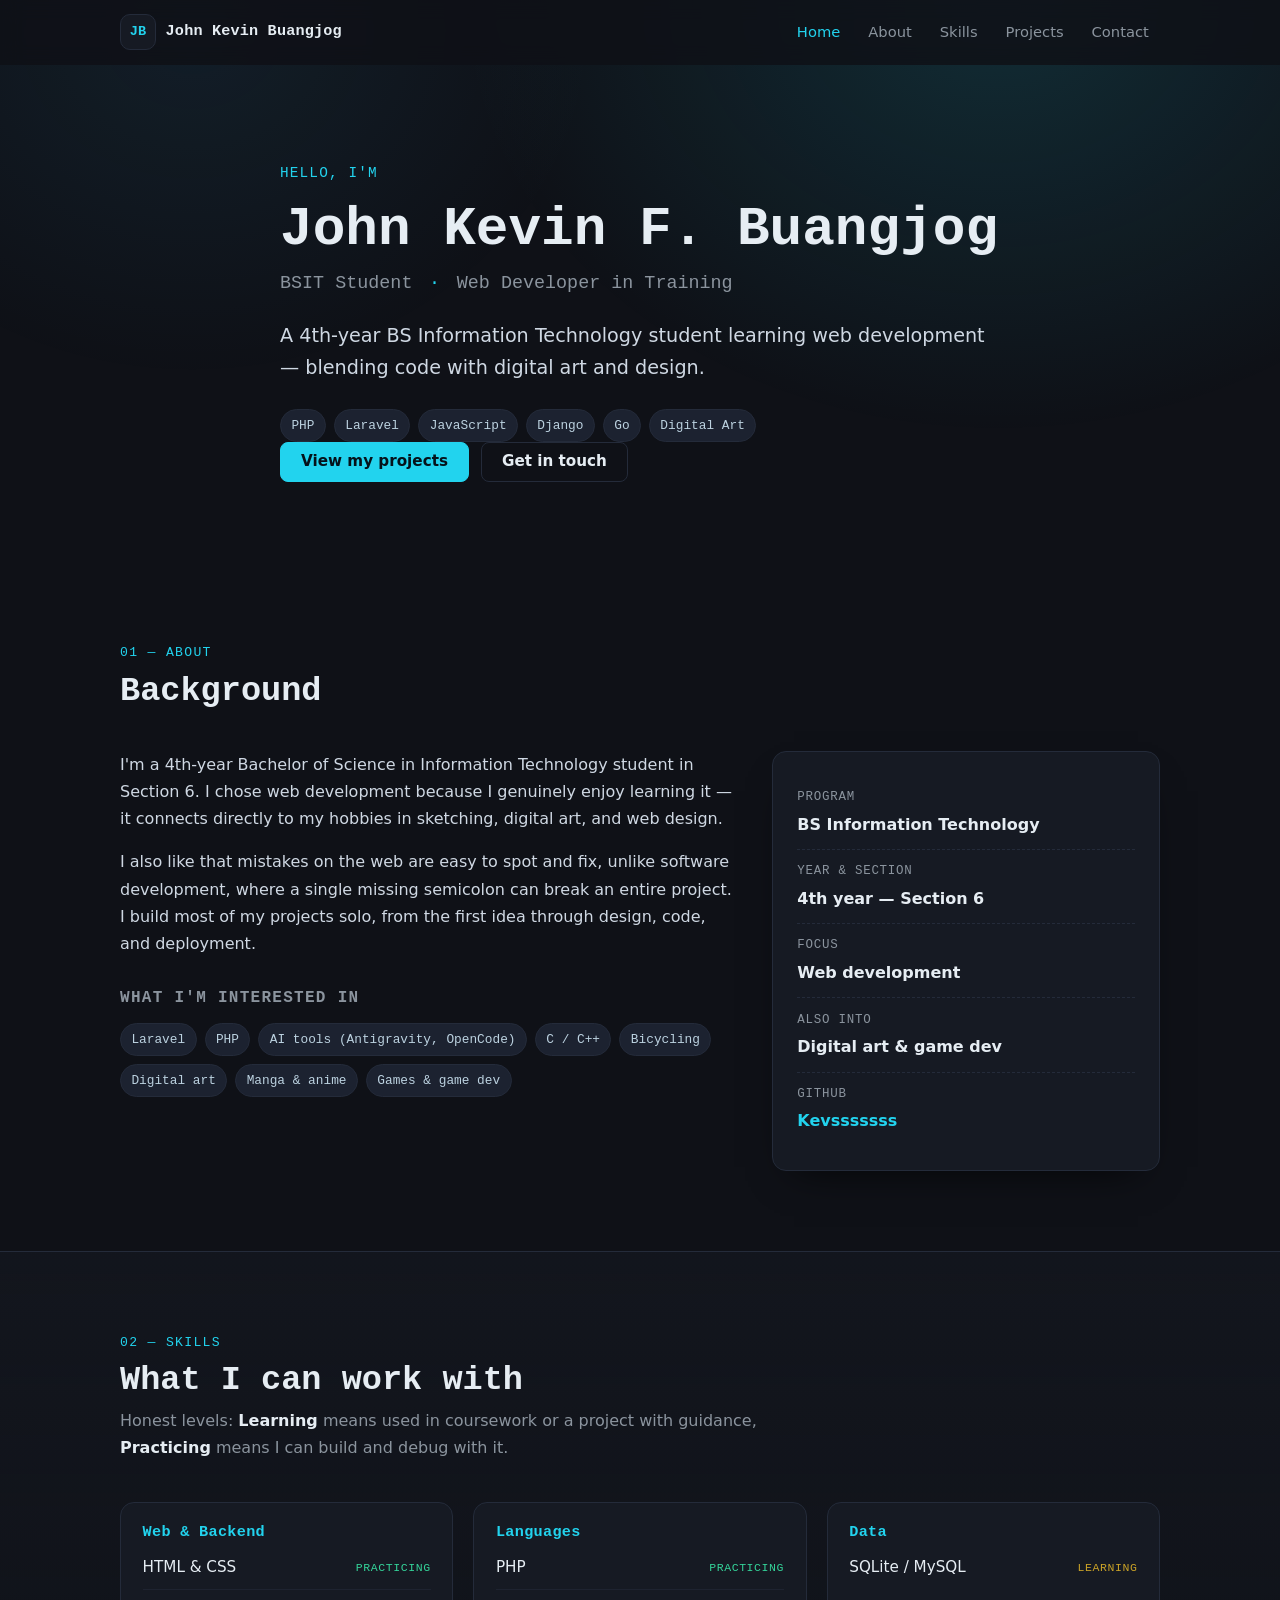
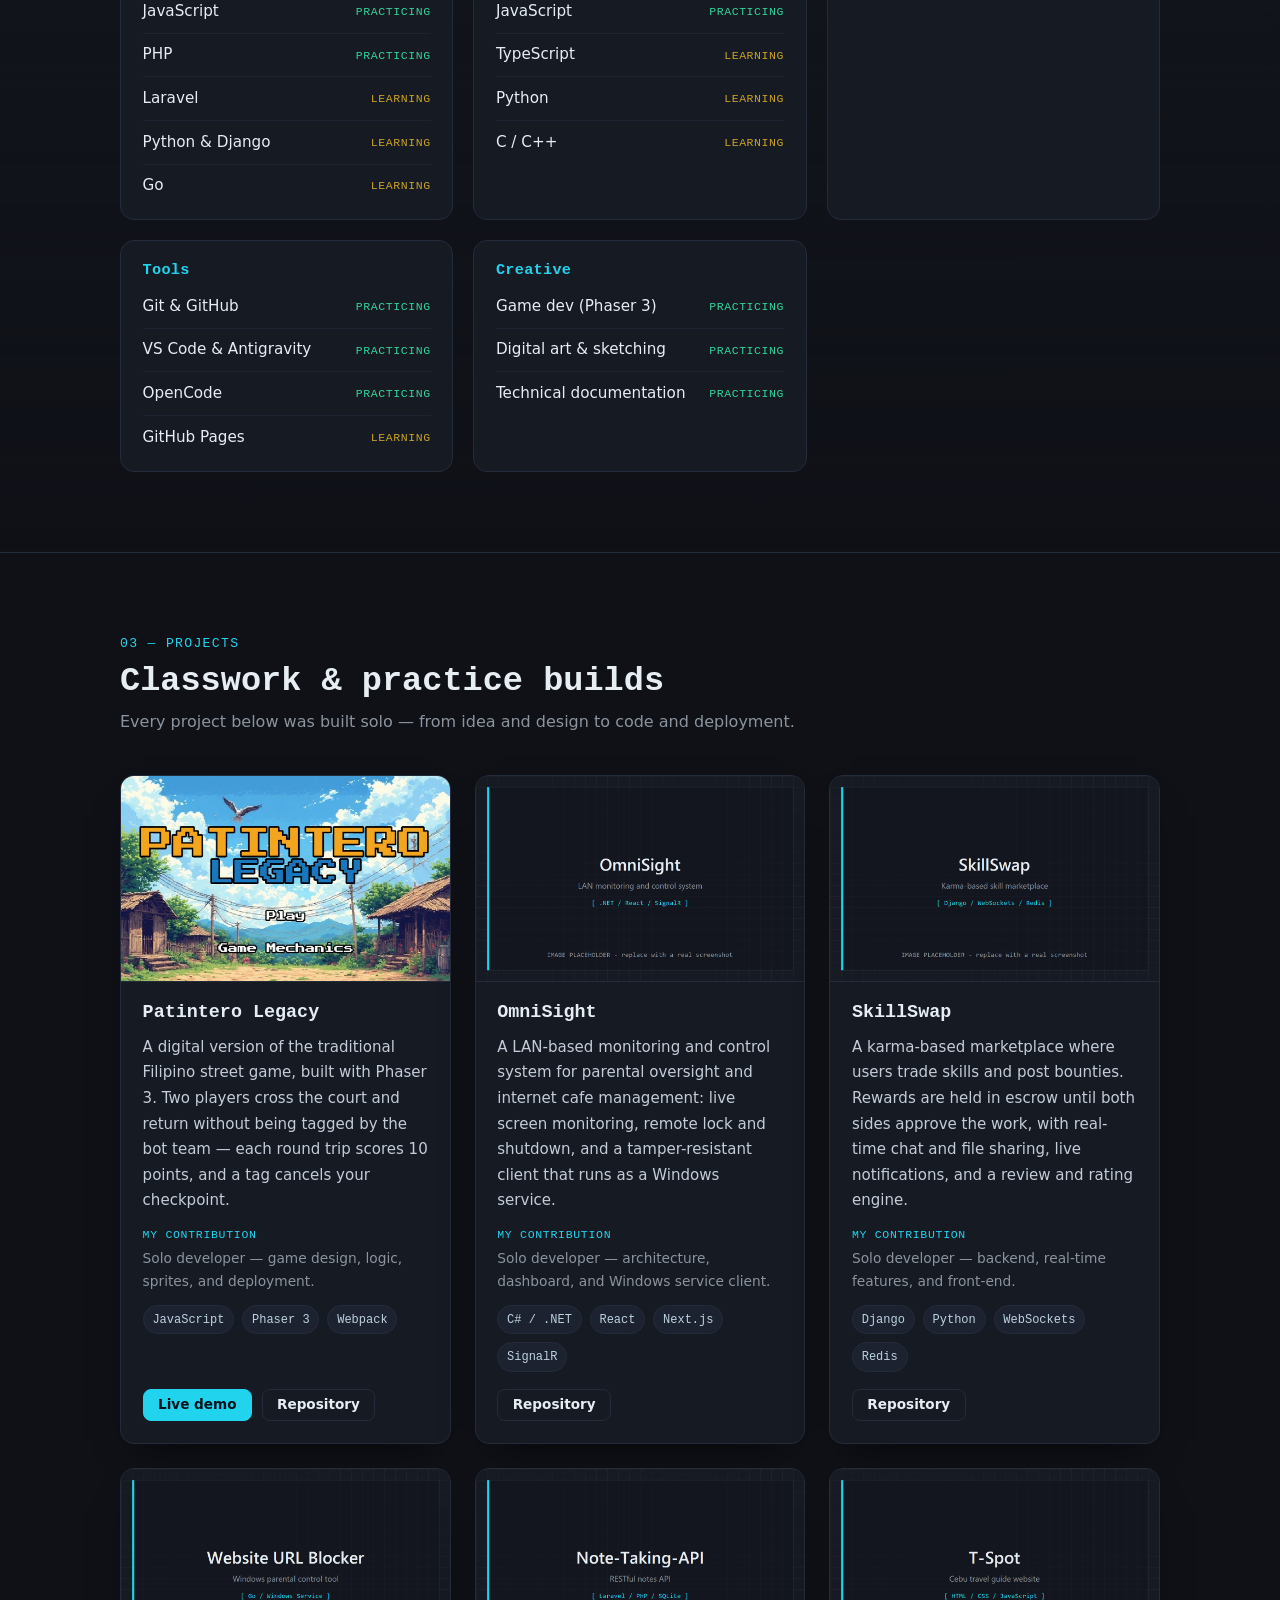
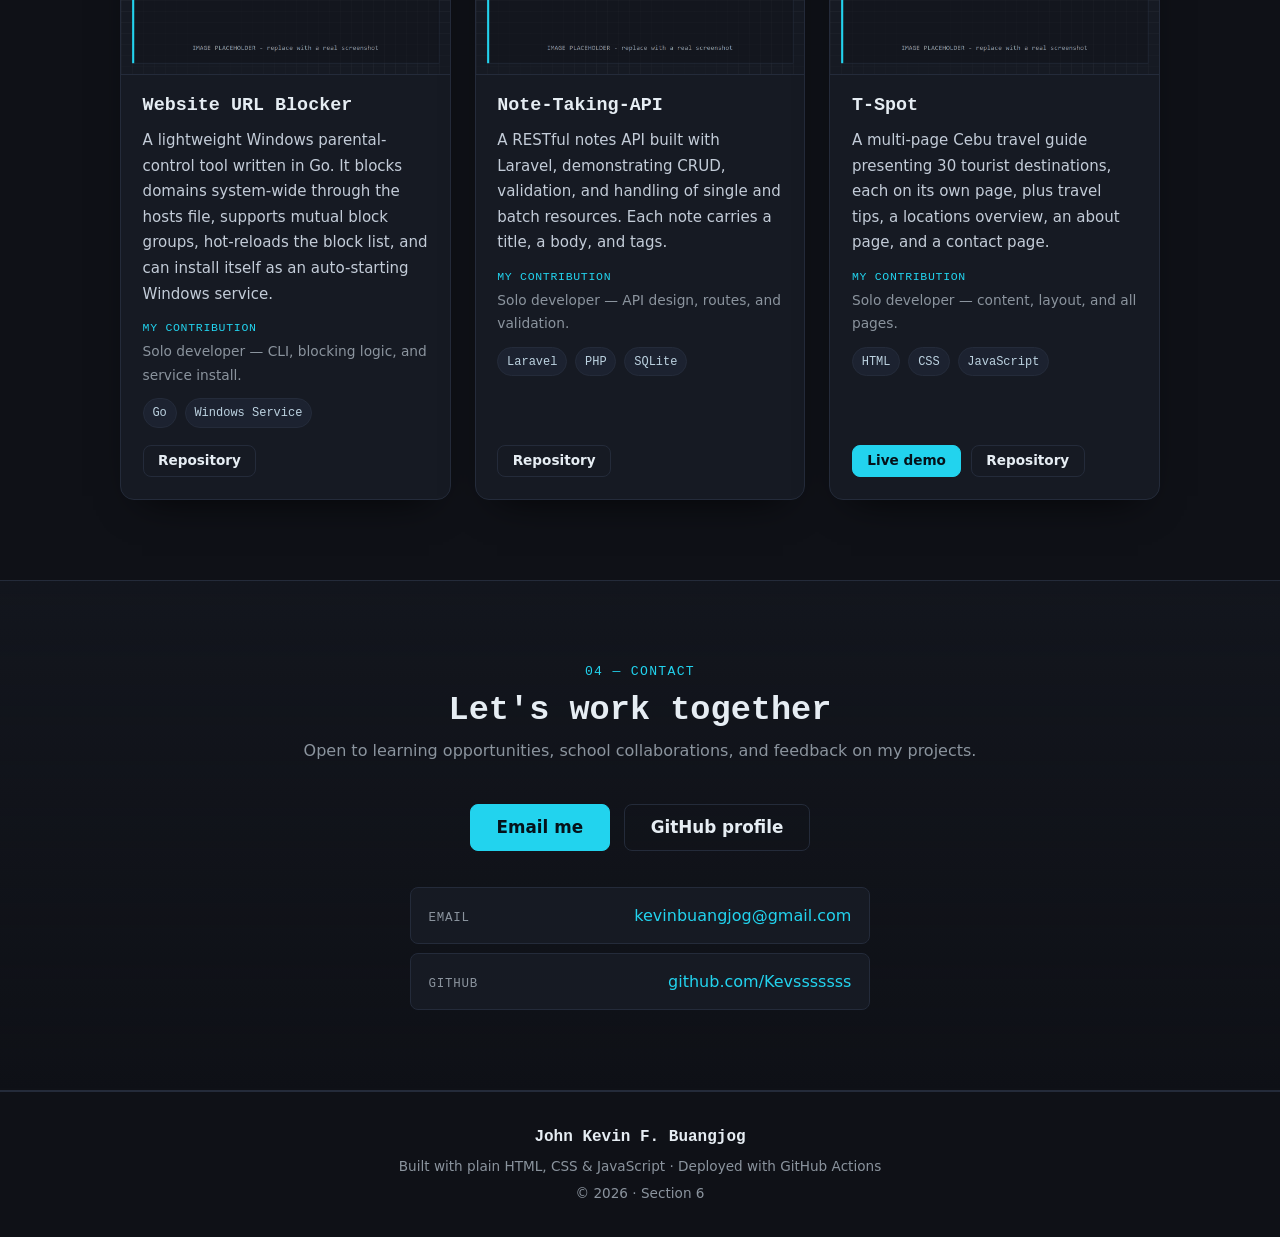
==== index.html @ b60a59be "Phase 3-4: build portfolio site and pass local checks" ====
<!DOCTYPE html>
<html lang="en">
<head>
<meta charset="utf-8">
<meta name="viewport" content="width=device-width, initial-scale=1">
<title>John Kevin F. Buangjog — BSIT Student &amp; Web Developer in Training</title>
<meta name="description" content="Portfolio of John Kevin F. Buangjog, a 4th-year BS Information Technology student learning web development through projects in PHP, Laravel, Django, Go, and JavaScript.">
<meta name="author" content="John Kevin F. Buangjog">
<meta name="theme-color" content="#0f1117">
<link rel="canonical" href="https://kevsssssss.github.io/portfolio/">
<link rel="icon" href="images/favicon.svg" type="image/svg+xml">

<meta property="og:type" content="website">
<meta property="og:title" content="John Kevin F. Buangjog — Portfolio">
<meta property="og:description" content="A 4th-year BS Information Technology student learning web development — blending code with digital art and design.">
<meta property="og:url" content="https://kevsssssss.github.io/portfolio/">
<meta property="og:image" content="https://kevsssssss.github.io/portfolio/assets/og-image.png">
<meta name="twitter:card" content="summary_large_image">
<meta name="twitter:title" content="John Kevin F. Buangjog — Portfolio">
<meta name="twitter:description" content="A 4th-year BS Information Technology student learning web development.">
<meta name="twitter:image" content="https://kevsssssss.github.io/portfolio/assets/og-image.png">

<link rel="stylesheet" href="style.css">
</head>
<body>
<a class="skip-link" href="#main">Skip to content</a>

<header class="site-header" id="site-header">
  <div class="wrap site-header__inner">
    <a class="brand" href="#home" aria-label="Go to top">
      <span class="brand__mark" aria-hidden="true">JB</span>
      <span class="brand__text">John Kevin&nbsp;Buangjog</span>
    </a>

    <button class="nav-toggle" id="nav-toggle" type="button"
            aria-label="Open navigation menu" aria-controls="primary-nav" aria-expanded="false">
      <span class="nav-toggle__bar" aria-hidden="true"></span>
      <span class="nav-toggle__bar" aria-hidden="true"></span>
      <span class="nav-toggle__bar" aria-hidden="true"></span>
    </button>

    <nav class="site-nav" id="primary-nav" aria-label="Primary">
      <ul class="site-nav__list">
        <li><a class="site-nav__link" href="#home">Home</a></li>
        <li><a class="site-nav__link" href="#about">About</a></li>
        <li><a class="site-nav__link" href="#skills">Skills</a></li>
        <li><a class="site-nav__link" href="#projects">Projects</a></li>
        <li><a class="site-nav__link" href="#contact">Contact</a></li>
      </ul>
    </nav>
  </div>
</header>

<main id="main">

  <!-- ===================== HOME ===================== -->
  <section class="hero section" id="home" aria-labelledby="hero-title">
    <div class="wrap hero__inner">
      <p class="eyebrow">Hello, I'm</p>
      <h1 class="hero__title" id="hero-title">John Kevin F.&nbsp;Buangjog</h1>
      <p class="hero__role">BSIT Student <span class="dot" aria-hidden="true">·</span> Web Developer in Training</p>
      <p class="hero__intro">
        A 4th-year BS Information Technology student learning web development — blending code with
        digital art and design.
      </p>

      <ul class="tag-list hero__tags" aria-label="Areas of interest">
        <li class="tag">PHP</li>
        <li class="tag">Laravel</li>
        <li class="tag">JavaScript</li>
        <li class="tag">Django</li>
        <li class="tag">Go</li>
        <li class="tag">Digital Art</li>
      </ul>

      <div class="hero__actions">
        <a class="btn btn--primary" href="#projects">View my projects</a>
        <a class="btn btn--ghost" href="#contact">Get in touch</a>
      </div>
    </div>
  </section>

  <!-- ===================== ABOUT ===================== -->
  <section class="section" id="about" aria-labelledby="about-title">
    <div class="wrap">
      <header class="section-head">
        <p class="section-head__label">01 — About</p>
        <h2 class="section-head__title" id="about-title">Background</h2>
      </header>

      <div class="about-grid">
        <div class="about-copy">
          <p>
            I'm a 4th-year Bachelor of Science in Information Technology student in Section 6. I chose
            web development because I genuinely enjoy learning it — it connects directly to my hobbies
            in sketching, digital art, and web design.
          </p>
          <p>
            I also like that mistakes on the web are easy to spot and fix, unlike software development,
            where a single missing semicolon can break an entire project. I build most of my projects
            solo, from the first idea through design, code, and deployment.
          </p>

          <h3 class="about-subhead">What I'm interested in</h3>
          <ul class="tag-list" aria-label="Interests">
            <li class="tag">Laravel</li>
            <li class="tag">PHP</li>
            <li class="tag">AI tools (Antigravity, OpenCode)</li>
            <li class="tag">C / C++</li>
            <li class="tag">Bicycling</li>
            <li class="tag">Digital art</li>
            <li class="tag">Manga &amp; anime</li>
            <li class="tag">Games &amp; game dev</li>
          </ul>
        </div>

        <aside class="facts" aria-label="Quick facts">
          <dl class="facts__list">
            <div class="facts__item">
              <dt class="facts__key">Program</dt>
              <dd class="facts__value">BS Information Technology</dd>
            </div>
            <div class="facts__item">
              <dt class="facts__key">Year &amp; section</dt>
              <dd class="facts__value">4th year — Section 6</dd>
            </div>
            <div class="facts__item">
              <dt class="facts__key">Focus</dt>
              <dd class="facts__value">Web development</dd>
            </div>
            <div class="facts__item">
              <dt class="facts__key">Also into</dt>
              <dd class="facts__value">Digital art &amp; game dev</dd>
            </div>
            <div class="facts__item">
              <dt class="facts__key">GitHub</dt>
              <dd class="facts__value"><a class="link" href="https://github.com/Kevsssssss" target="_blank" rel="noopener noreferrer">Kevsssssss</a></dd>
            </div>
          </dl>
        </aside>
      </div>
    </div>
  </section>

  <!-- ===================== SKILLS ===================== -->
  <section class="section section--alt" id="skills" aria-labelledby="skills-title">
    <div class="wrap">
      <header class="section-head">
        <p class="section-head__label">02 — Skills</p>
        <h2 class="section-head__title" id="skills-title">What I can work with</h2>
        <p class="section-head__note">
          Honest levels: <strong>Learning</strong> means used in coursework or a project with guidance,
          <strong>Practicing</strong> means I can build and debug with it.
        </p>
      </header>

      <div class="skills-grid">
        <article class="skill-group">
          <h3 class="skill-group__title">Web &amp; Backend</h3>
          <ul class="skill-list">
            <li class="skill" data-level="2"><span class="skill__name">HTML &amp; CSS</span><span class="skill__level">Practicing</span></li>
            <li class="skill" data-level="2"><span class="skill__name">JavaScript</span><span class="skill__level">Practicing</span></li>
            <li class="skill" data-level="2"><span class="skill__name">PHP</span><span class="skill__level">Practicing</span></li>
            <li class="skill" data-level="1"><span class="skill__name">Laravel</span><span class="skill__level">Learning</span></li>
            <li class="skill" data-level="1"><span class="skill__name">Python &amp; Django</span><span class="skill__level">Learning</span></li>
            <li class="skill" data-level="1"><span class="skill__name">Go</span><span class="skill__level">Learning</span></li>
          </ul>
        </article>

        <article class="skill-group">
          <h3 class="skill-group__title">Languages</h3>
          <ul class="skill-list">
            <li class="skill" data-level="2"><span class="skill__name">PHP</span><span class="skill__level">Practicing</span></li>
            <li class="skill" data-level="2"><span class="skill__name">JavaScript</span><span class="skill__level">Practicing</span></li>
            <li class="skill" data-level="1"><span class="skill__name">TypeScript</span><span class="skill__level">Learning</span></li>
            <li class="skill" data-level="1"><span class="skill__name">Python</span><span class="skill__level">Learning</span></li>
            <li class="skill" data-level="1"><span class="skill__name">C / C++</span><span class="skill__level">Learning</span></li>
          </ul>
        </article>

        <article class="skill-group">
          <h3 class="skill-group__title">Data</h3>
          <ul class="skill-list">
            <li class="skill" data-level="1"><span class="skill__name">SQLite / MySQL</span><span class="skill__level">Learning</span></li>
          </ul>
        </article>

        <article class="skill-group">
          <h3 class="skill-group__title">Tools</h3>
          <ul class="skill-list">
            <li class="skill" data-level="2"><span class="skill__name">Git &amp; GitHub</span><span class="skill__level">Practicing</span></li>
            <li class="skill" data-level="2"><span class="skill__name">VS Code &amp; Antigravity</span><span class="skill__level">Practicing</span></li>
            <li class="skill" data-level="2"><span class="skill__name">OpenCode</span><span class="skill__level">Practicing</span></li>
            <li class="skill" data-level="1"><span class="skill__name">GitHub Pages</span><span class="skill__level">Learning</span></li>
          </ul>
        </article>

        <article class="skill-group">
          <h3 class="skill-group__title">Creative</h3>
          <ul class="skill-list">
            <li class="skill" data-level="2"><span class="skill__name">Game dev (Phaser 3)</span><span class="skill__level">Practicing</span></li>
            <li class="skill" data-level="2"><span class="skill__name">Digital art &amp; sketching</span><span class="skill__level">Practicing</span></li>
            <li class="skill" data-level="2"><span class="skill__name">Technical documentation</span><span class="skill__level">Practicing</span></li>
          </ul>
        </article>
      </div>
    </div>
  </section>

  <!-- ===================== PROJECTS ===================== -->
  <section class="section" id="projects" aria-labelledby="projects-title">
    <div class="wrap">
      <header class="section-head">
        <p class="section-head__label">03 — Projects</p>
        <h2 class="section-head__title" id="projects-title">Classwork &amp; practice builds</h2>
        <p class="section-head__note">Every project below was built solo — from idea and design to code and deployment.</p>
      </header>

      <div class="projects-grid">

        <article class="card">
          <div class="card__media">
            <img src="images/projects/patintero.jpg" alt="Gameplay screenshot of Patintero Legacy showing the court and player sprites" loading="lazy" width="1200" height="903">
          </div>
          <div class="card__body">
            <h3 class="card__title">Patintero Legacy</h3>
            <p class="card__text">
              A digital version of the traditional Filipino street game, built with Phaser 3. Two players
              cross the court and return without being tagged by the bot team — each round trip scores 10
              points, and a tag cancels your checkpoint.
            </p>
            <p class="card__meta"><span class="card__meta-key">My contribution</span> Solo developer — game design, logic, sprites, and deployment.</p>
            <ul class="tag-list tag-list--sm" aria-label="Technologies used">
              <li class="tag">JavaScript</li><li class="tag">Phaser 3</li><li class="tag">Webpack</li>
            </ul>
            <div class="card__links">
              <a class="btn btn--sm btn--primary" href="https://kevsssssss.github.io/Patintero-Legacy/" target="_blank" rel="noopener noreferrer">Live demo</a>
              <a class="btn btn--sm btn--ghost" href="https://github.com/Kevsssssss/Patintero-Legacy" target="_blank" rel="noopener noreferrer">Repository</a>
            </div>
          </div>
        </article>

        <article class="card">
          <div class="card__media">
            <img src="images/projects/omnisight.png" alt="Placeholder image for the OmniSight project" loading="lazy" width="1200" height="750">
          </div>
          <div class="card__body">
            <h3 class="card__title">OmniSight</h3>
            <p class="card__text">
              A LAN-based monitoring and control system for parental oversight and internet cafe management:
              live screen monitoring, remote lock and shutdown, and a tamper-resistant client that runs as a
              Windows service.
            </p>
            <p class="card__meta"><span class="card__meta-key">My contribution</span> Solo developer — architecture, dashboard, and Windows service client.</p>
            <ul class="tag-list tag-list--sm" aria-label="Technologies used">
              <li class="tag">C# / .NET</li><li class="tag">React</li><li class="tag">Next.js</li><li class="tag">SignalR</li>
            </ul>
            <div class="card__links">
              <a class="btn btn--sm btn--ghost" href="https://github.com/Kevsssssss/OmniSight" target="_blank" rel="noopener noreferrer">Repository</a>
            </div>
          </div>
        </article>

        <article class="card">
          <div class="card__media">
            <img src="images/projects/skillswap.png" alt="Placeholder image for the SkillSwap project" loading="lazy" width="1200" height="750">
          </div>
          <div class="card__body">
            <h3 class="card__title">SkillSwap</h3>
            <p class="card__text">
              A karma-based marketplace where users trade skills and post bounties. Rewards are held in escrow
              until both sides approve the work, with real-time chat and file sharing, live notifications, and a
              review and rating engine.
            </p>
            <p class="card__meta"><span class="card__meta-key">My contribution</span> Solo developer — backend, real-time features, and front-end.</p>
            <ul class="tag-list tag-list--sm" aria-label="Technologies used">
              <li class="tag">Django</li><li class="tag">Python</li><li class="tag">WebSockets</li><li class="tag">Redis</li>
            </ul>
            <div class="card__links">
              <a class="btn btn--sm btn--ghost" href="https://github.com/Kevsssssss/skillswap_project" target="_blank" rel="noopener noreferrer">Repository</a>
            </div>
          </div>
        </article>

        <article class="card">
          <div class="card__media">
            <img src="images/projects/url-blocker.png" alt="Placeholder image for the Website URL Blocker project" loading="lazy" width="1200" height="750">
          </div>
          <div class="card__body">
            <h3 class="card__title">Website URL Blocker</h3>
            <p class="card__text">
              A lightweight Windows parental-control tool written in Go. It blocks domains system-wide through
              the hosts file, supports mutual block groups, hot-reloads the block list, and can install itself
              as an auto-starting Windows service.
            </p>
            <p class="card__meta"><span class="card__meta-key">My contribution</span> Solo developer — CLI, blocking logic, and service install.</p>
            <ul class="tag-list tag-list--sm" aria-label="Technologies used">
              <li class="tag">Go</li><li class="tag">Windows Service</li>
            </ul>
            <div class="card__links">
              <a class="btn btn--sm btn--ghost" href="https://github.com/Kevsssssss/website_url_blocker" target="_blank" rel="noopener noreferrer">Repository</a>
            </div>
          </div>
        </article>

        <article class="card">
          <div class="card__media">
            <img src="images/projects/note-taking-api.png" alt="Placeholder image for the Note-Taking-API project" loading="lazy" width="1200" height="750">
          </div>
          <div class="card__body">
            <h3 class="card__title">Note-Taking-API</h3>
            <p class="card__text">
              A RESTful notes API built with Laravel, demonstrating CRUD, validation, and handling of single
              and batch resources. Each note carries a title, a body, and tags.
            </p>
            <p class="card__meta"><span class="card__meta-key">My contribution</span> Solo developer — API design, routes, and validation.</p>
            <ul class="tag-list tag-list--sm" aria-label="Technologies used">
              <li class="tag">Laravel</li><li class="tag">PHP</li><li class="tag">SQLite</li>
            </ul>
            <div class="card__links">
              <a class="btn btn--sm btn--ghost" href="https://github.com/Kevsssssss/Note-Taking-API" target="_blank" rel="noopener noreferrer">Repository</a>
            </div>
          </div>
        </article>

        <article class="card">
          <div class="card__media">
            <img src="images/projects/t-spot.png" alt="Placeholder image for the T-Spot travel guide project" loading="lazy" width="1200" height="750">
          </div>
          <div class="card__body">
            <h3 class="card__title">T-Spot</h3>
            <p class="card__text">
              A multi-page Cebu travel guide presenting 30 tourist destinations, each on its own page, plus
              travel tips, a locations overview, an about page, and a contact page.
            </p>
            <p class="card__meta"><span class="card__meta-key">My contribution</span> Solo developer — content, layout, and all pages.</p>
            <ul class="tag-list tag-list--sm" aria-label="Technologies used">
              <li class="tag">HTML</li><li class="tag">CSS</li><li class="tag">JavaScript</li>
            </ul>
            <div class="card__links">
              <a class="btn btn--sm btn--primary" href="https://kevsssssss.github.io/T-Spot-Update-v1.5.3/" target="_blank" rel="noopener noreferrer">Live demo</a>
              <a class="btn btn--sm btn--ghost" href="https://github.com/Kevsssssss/T-Spot-Update-v1.5.3" target="_blank" rel="noopener noreferrer">Repository</a>
            </div>
          </div>
        </article>

      </div>
    </div>
  </section>

  <!-- ===================== CONTACT ===================== -->
  <section class="section section--alt" id="contact" aria-labelledby="contact-title">
    <div class="wrap contact">
      <header class="section-head section-head--center">
        <p class="section-head__label">04 — Contact</p>
        <h2 class="section-head__title" id="contact-title">Let's work together</h2>
        <p class="section-head__note">
          Open to learning opportunities, school collaborations, and feedback on my projects.
        </p>
      </header>

      <div class="contact__actions">
        <a class="btn btn--primary btn--lg" href="mailto:kevinbuangjog@gmail.com">Email me</a>
        <a class="btn btn--ghost btn--lg" href="https://github.com/Kevsssssss" target="_blank" rel="noopener noreferrer">GitHub profile</a>
      </div>

      <ul class="contact__list">
        <li>
          <span class="contact__key">Email</span>
          <a class="link" href="mailto:kevinbuangjog@gmail.com">kevinbuangjog@gmail.com</a>
        </li>
        <li>
          <span class="contact__key">GitHub</span>
          <a class="link" href="https://github.com/Kevsssssss" target="_blank" rel="noopener noreferrer">github.com/Kevsssssss</a>
        </li>
      </ul>
    </div>
  </section>

</main>

<footer class="site-footer">
  <div class="wrap site-footer__inner">
    <p class="site-footer__name">John Kevin F. Buangjog</p>
    <p class="site-footer__note">Built with plain HTML, CSS &amp; JavaScript · Deployed with GitHub Actions</p>
    <p class="site-footer__copy">&copy; <span id="year">2026</span> · Section 6</p>
  </div>
</footer>

<script src="script.js" defer></script>
</body>
</html>
---- style.css ----
/* =========================================================================
   Portfolio — John Kevin F. Buangjog
   Design direction A: "Midnight Developer"
   See AGENTS/STYLEGUIDE.md for the design system.
   ========================================================================= */

/* ---------- Tokens ---------- */
:root {
  --bg: #0f1117;
  --surface: #161a23;
  --surface-2: #1c2230;
  --border: #242b3a;
  --accent: #22d3ee;
  --accent-strong: #38bdf8;
  --text: #e6edf3;
  --muted: #8b949e;
  --success: #34d399;

  --mono: ui-monospace, "Cascadia Code", "JetBrains Mono", Consolas, "Courier New", monospace;
  --sans: system-ui, -apple-system, "Segoe UI", Roboto, Helvetica, Arial, sans-serif;

  --radius: 14px;
  --radius-sm: 8px;
  --maxw: 1080px;
  --pad: 1.25rem;
  --section-pad: 5rem;

  --shadow: 0 18px 40px -22px rgba(0, 0, 0, 0.85);
  --ring: 0 0 0 3px rgba(34, 211, 238, 0.45);
}

/* ---------- Reset ---------- */
*, *::before, *::after { box-sizing: border-box; }

html { scroll-behavior: smooth; }

body {
  margin: 0;
  background: var(--bg);
  color: var(--text);
  font-family: var(--sans);
  font-size: 1rem;
  line-height: 1.7;
  -webkit-font-smoothing: antialiased;
  text-rendering: optimizeLegibility;
}

/* Subtle accent glow behind the hero */
body::before {
  content: "";
  position: fixed;
  inset: 0 0 auto 0;
  height: 620px;
  background:
    radial-gradient(60% 100% at 78% 0%, rgba(34, 211, 238, 0.14), transparent 70%),
    radial-gradient(45% 80% at 15% 5%, rgba(56, 189, 248, 0.08), transparent 70%);
  pointer-events: none;
  z-index: 0;
}

img { max-width: 100%; display: block; height: auto; }

h1, h2, h3 { font-family: var(--mono); line-height: 1.2; margin: 0 0 0.5em; }

p { margin: 0 0 1rem; }

a { color: var(--accent); text-decoration: none; }
a:hover { color: var(--accent-strong); }

:focus-visible {
  outline: 2px solid var(--accent);
  outline-offset: 3px;
  border-radius: 4px;
}

.wrap { width: 100%; max-width: var(--maxw); margin-inline: auto; padding-inline: var(--pad); }

.section { position: relative; z-index: 1; padding: var(--section-pad) 0; }
.section--alt { background: linear-gradient(180deg, rgba(22, 26, 35, 0.55), rgba(15, 17, 23, 0)); border-top: 1px solid var(--border); border-bottom: 1px solid var(--border); }

.skip-link {
  position: absolute;
  left: -9999px;
  top: 0;
  background: var(--accent);
  color: #05121a;
  padding: 0.6rem 1rem;
  font-weight: 700;
  z-index: 100;
}
.skip-link:focus { left: 0.5rem; top: 0.5rem; }

/* ---------- Header / nav ---------- */
.site-header {
  position: sticky;
  top: 0;
  z-index: 50;
  background: rgba(15, 17, 23, 0.82);
  backdrop-filter: blur(10px);
  border-bottom: 1px solid transparent;
  transition: border-color 0.25s ease, background 0.25s ease;
}
.site-header.is-scrolled { border-bottom-color: var(--border); background: rgba(15, 17, 23, 0.95); }

.site-header__inner { display: flex; align-items: center; justify-content: space-between; gap: 1rem; min-height: 64px; }

.brand { display: inline-flex; align-items: center; gap: 0.6rem; color: var(--text); font-family: var(--mono); font-weight: 700; letter-spacing: 0.01em; }
.brand:hover { color: var(--text); }
.brand__mark {
  display: grid;
  place-items: center;
  width: 36px; height: 36px;
  border: 1px solid var(--border);
  border-radius: 10px;
  background: var(--surface);
  color: var(--accent);
  font-size: 0.85rem;
}
.brand__text { font-size: 0.95rem; }

.site-nav__list { list-style: none; display: flex; gap: 0.35rem; margin: 0; padding: 0; }
.site-nav__link {
  display: inline-block;
  padding: 0.45rem 0.7rem;
  border-radius: var(--radius-sm);
  color: var(--muted);
  font-size: 0.92rem;
  transition: color 0.2s ease, background 0.2s ease;
}
.site-nav__link:hover { color: var(--text); background: var(--surface-2); }
.site-nav__link.is-active { color: var(--accent); }

.nav-toggle {
  display: none;
  width: 44px; height: 44px;
  border: 1px solid var(--border);
  border-radius: 10px;
  background: var(--surface);
  cursor: pointer;
  padding: 0;
  place-items: center;
  gap: 5px;
}
.nav-toggle__bar { display: block; width: 20px; height: 2px; background: var(--text); border-radius: 2px; transition: transform 0.25s ease, opacity 0.2s ease; }
.nav-toggle[aria-expanded="true"] .nav-toggle__bar:nth-child(1) { transform: translateY(7px) rotate(45deg); }
.nav-toggle[aria-expanded="true"] .nav-toggle__bar:nth-child(2) { opacity: 0; }
.nav-toggle[aria-expanded="true"] .nav-toggle__bar:nth-child(3) { transform: translateY(-7px) rotate(-45deg); }

/* ---------- Buttons ---------- */
.btn {
  display: inline-block;
  padding: 0.7rem 1.25rem;
  border-radius: var(--radius-sm);
  border: 1px solid var(--border);
  font-weight: 600;
  font-size: 0.95rem;
  line-height: 1;
  cursor: pointer;
  transition: transform 0.15s ease, background 0.2s ease, border-color 0.2s ease, color 0.2s ease;
}
.btn:hover { transform: translateY(-1px); }
.btn--primary { background: var(--accent); border-color: var(--accent); color: #05121a; }
.btn--primary:hover { background: var(--accent-strong); border-color: var(--accent-strong); color: #05121a; }
.btn--ghost { background: transparent; color: var(--text); }
.btn--ghost:hover { background: var(--surface-2); border-color: var(--accent); color: var(--text); }
.btn--sm { padding: 0.5rem 0.9rem; font-size: 0.85rem; }
.btn--lg { padding: 0.9rem 1.6rem; font-size: 1.05rem; }

/* ---------- Hero ---------- */
.hero { padding-top: 6rem; padding-bottom: 5rem; }
.hero__inner { max-width: 760px; }
.eyebrow { font-family: var(--mono); color: var(--accent); font-size: 0.9rem; letter-spacing: 0.08em; text-transform: uppercase; margin-bottom: 0.75rem; }
.hero__title { font-size: clamp(2.1rem, 6vw, 3.4rem); margin-bottom: 0.35rem; }
.hero__role { font-family: var(--mono); color: var(--muted); font-size: clamp(0.95rem, 2.4vw, 1.15rem); margin-bottom: 1.25rem; }
.hero__role .dot { color: var(--accent); margin-inline: 0.35rem; }
.hero__intro { font-size: clamp(1.02rem, 2.6vw, 1.2rem); color: #cfd8e3; max-width: 62ch; margin-bottom: 1.5rem; }
.hero__tags { margin-bottom: 1.9rem; }
.hero__actions { display: flex; flex-wrap: wrap; gap: 0.75rem; }

/* ---------- Tags ---------- */
.tag-list { list-style: none; display: flex; flex-wrap: wrap; gap: 0.5rem; margin: 0; padding: 0; }
.tag {
  font-family: var(--mono);
  font-size: 0.8rem;
  color: #bcd2e0;
  background: var(--surface-2);
  border: 1px solid var(--border);
  padding: 0.3rem 0.65rem;
  border-radius: 999px;
  white-space: nowrap;
}
.tag-list--sm .tag { font-size: 0.75rem; padding: 0.22rem 0.55rem; }

/* ---------- Section headings ---------- */
.section-head { margin-bottom: 2.5rem; max-width: 70ch; }
.section-head--center { margin-inline: auto; text-align: center; }
.section-head__label { font-family: var(--mono); color: var(--accent); font-size: 0.82rem; letter-spacing: 0.1em; text-transform: uppercase; margin-bottom: 0.4rem; }
.section-head__title { font-size: clamp(1.5rem, 4vw, 2.1rem); margin-bottom: 0.4rem; }
.section-head__note { color: var(--muted); margin: 0; }
.section-head__note strong { color: var(--text); }

/* ---------- About ---------- */
.about-grid { display: grid; grid-template-columns: 1.6fr 1fr; gap: 2rem; align-items: start; }
.about-copy p { color: #cfd8e3; }
.about-subhead { font-size: 1rem; color: var(--muted); text-transform: uppercase; letter-spacing: 0.08em; margin-top: 2rem; margin-bottom: 0.9rem; }

.facts { background: var(--surface); border: 1px solid var(--border); border-radius: var(--radius); padding: 1.5rem; box-shadow: var(--shadow); }
.facts__list { margin: 0; }
.facts__item { padding: 0.7rem 0; border-bottom: 1px dashed var(--border); }
.facts__item:last-child { border-bottom: 0; }
.facts__key { font-family: var(--mono); font-size: 0.78rem; text-transform: uppercase; letter-spacing: 0.06em; color: var(--muted); }
.facts__value { margin: 0.15rem 0 0; font-weight: 600; }

/* ---------- Skills ---------- */
.skills-grid { display: grid; grid-template-columns: repeat(auto-fit, minmax(min(280px, 100%), 1fr)); gap: 1.25rem; }
.skill-group { background: var(--surface); border: 1px solid var(--border); border-radius: var(--radius); padding: 1.25rem 1.35rem; }
.skill-group__title { font-size: 0.95rem; color: var(--accent); margin-bottom: 0.9rem; letter-spacing: 0.02em; }
.skill-list { list-style: none; margin: 0; padding: 0; display: grid; gap: 0.55rem; }
.skill { display: flex; align-items: center; justify-content: space-between; gap: 0.75rem; padding-bottom: 0.5rem; border-bottom: 1px solid rgba(36, 43, 58, 0.6); }
.skill:last-child { border-bottom: 0; padding-bottom: 0; }
.skill__name { font-size: 0.95rem; }
.skill__level { font-family: var(--mono); font-size: 0.72rem; color: var(--muted); text-transform: uppercase; letter-spacing: 0.05em; }
.skill[data-level="1"] .skill__level { color: #c9a227; }
.skill[data-level="2"] .skill__level { color: var(--success); }

/* ---------- Projects ---------- */
.projects-grid { display: grid; grid-template-columns: repeat(auto-fit, minmax(min(320px, 100%), 1fr)); gap: 1.5rem; }
.card {
  display: flex;
  flex-direction: column;
  background: var(--surface);
  border: 1px solid var(--border);
  border-radius: var(--radius);
  overflow: hidden;
  box-shadow: var(--shadow);
  transition: transform 0.2s ease, border-color 0.2s ease;
}
.card:hover { transform: translateY(-4px); border-color: rgba(34, 211, 238, 0.5); }
.card__media { aspect-ratio: 16 / 10; background: var(--surface-2); border-bottom: 1px solid var(--border); overflow: hidden; }
.card__media img { width: 100%; height: 100%; object-fit: cover; }
.card__body { display: flex; flex-direction: column; gap: 0.7rem; padding: 1.25rem 1.35rem 1.4rem; flex: 1 1 auto; }
.card__title { font-size: 1.15rem; margin: 0; }
.card__text { color: #c3ccd8; font-size: 0.94rem; margin: 0; }
.card__meta { font-size: 0.86rem; color: var(--muted); margin: 0; }
.card__meta-key { display: block; font-family: var(--mono); font-size: 0.72rem; text-transform: uppercase; letter-spacing: 0.06em; color: var(--accent); margin-bottom: 0.15rem; }
.card__links { display: flex; flex-wrap: wrap; gap: 0.6rem; margin-top: auto; padding-top: 0.4rem; }

/* ---------- Contact ---------- */
.contact__actions { display: flex; flex-wrap: wrap; gap: 0.9rem; justify-content: center; margin-bottom: 2.25rem; }
.contact__list { list-style: none; margin: 0 auto; padding: 0; max-width: 460px; display: grid; gap: 0.6rem; }
.contact__list li { display: flex; align-items: baseline; justify-content: space-between; gap: 1rem; background: var(--surface); border: 1px solid var(--border); border-radius: var(--radius-sm); padding: 0.85rem 1.1rem; }
.contact__key { font-family: var(--mono); font-size: 0.78rem; text-transform: uppercase; letter-spacing: 0.06em; color: var(--muted); }
.link { word-break: break-word; }

/* ---------- Footer ---------- */
.site-footer { border-top: 1px solid var(--border); padding: 2rem 0; position: relative; z-index: 1; }
.site-footer__inner { display: grid; gap: 0.25rem; text-align: center; }
.site-footer__name { font-family: var(--mono); font-weight: 700; margin: 0; }
.site-footer__note, .site-footer__copy { color: var(--muted); font-size: 0.85rem; margin: 0; }

/* ---------- Utilities ---------- */
.narrow { max-width: 640px; }
.top-pad { padding-top: 3rem; }
.error-title { font-size: clamp(1.8rem, 6vw, 2.6rem); }
.muted-text { color: var(--muted); }

/* ---------- Motion preferences ---------- */
@media (prefers-reduced-motion: reduce) {
  html { scroll-behavior: auto; }
  *, *::before, *::after { animation-duration: 0.001ms !important; transition-duration: 0.001ms !important; }
  .card:hover, .btn:hover { transform: none; }
}

/* ---------- Responsive ---------- */
@media (max-width: 900px) {
  .about-grid { grid-template-columns: 1fr; }
}

@media (max-width: 768px) {
  :root { --section-pad: 3.5rem; }

  .nav-toggle { display: grid; }

  .site-nav {
    position: absolute;
    left: 0; right: 0;
    top: 100%;
    background: rgba(15, 17, 23, 0.98);
    border-bottom: 1px solid var(--border);
    display: none;
    padding: 0.5rem var(--pad) 1rem;
  }
  .site-nav.is-open { display: block; }
  .site-nav__list { flex-direction: column; gap: 0.15rem; }
  .site-nav__link { display: block; padding: 0.75rem 0.6rem; font-size: 1rem; }

  .hero { padding-top: 3.5rem; }
  .hero__actions .btn { flex: 1 1 auto; text-align: center; }
}

@media (max-width: 420px) {
  .brand__text { display: none; }
  .contact__list li { flex-direction: column; align-items: flex-start; gap: 0.25rem; }
}

/* ---------- Print ---------- */
@media print {
  .site-header, .nav-toggle, .hero__actions, .card__links { display: none; }
  body { background: #fff; color: #000; }
  body::before { display: none; }
}
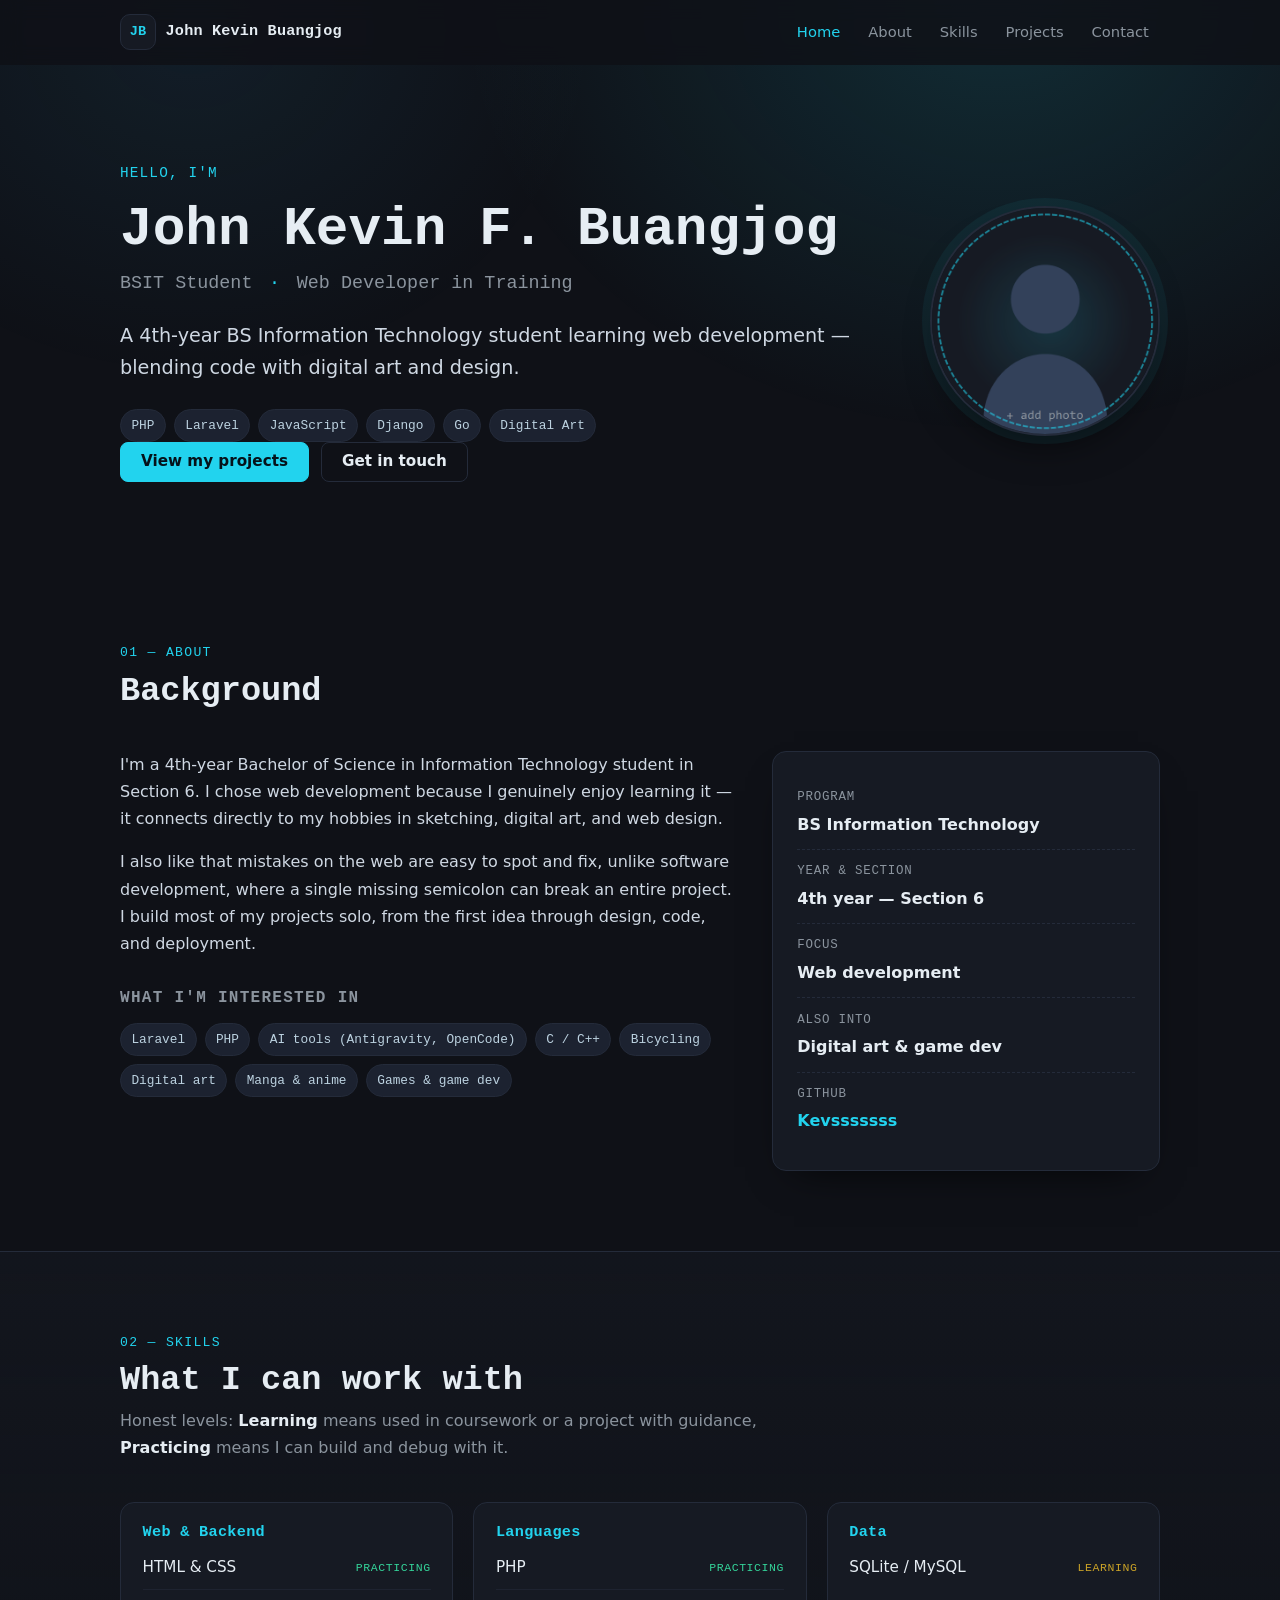
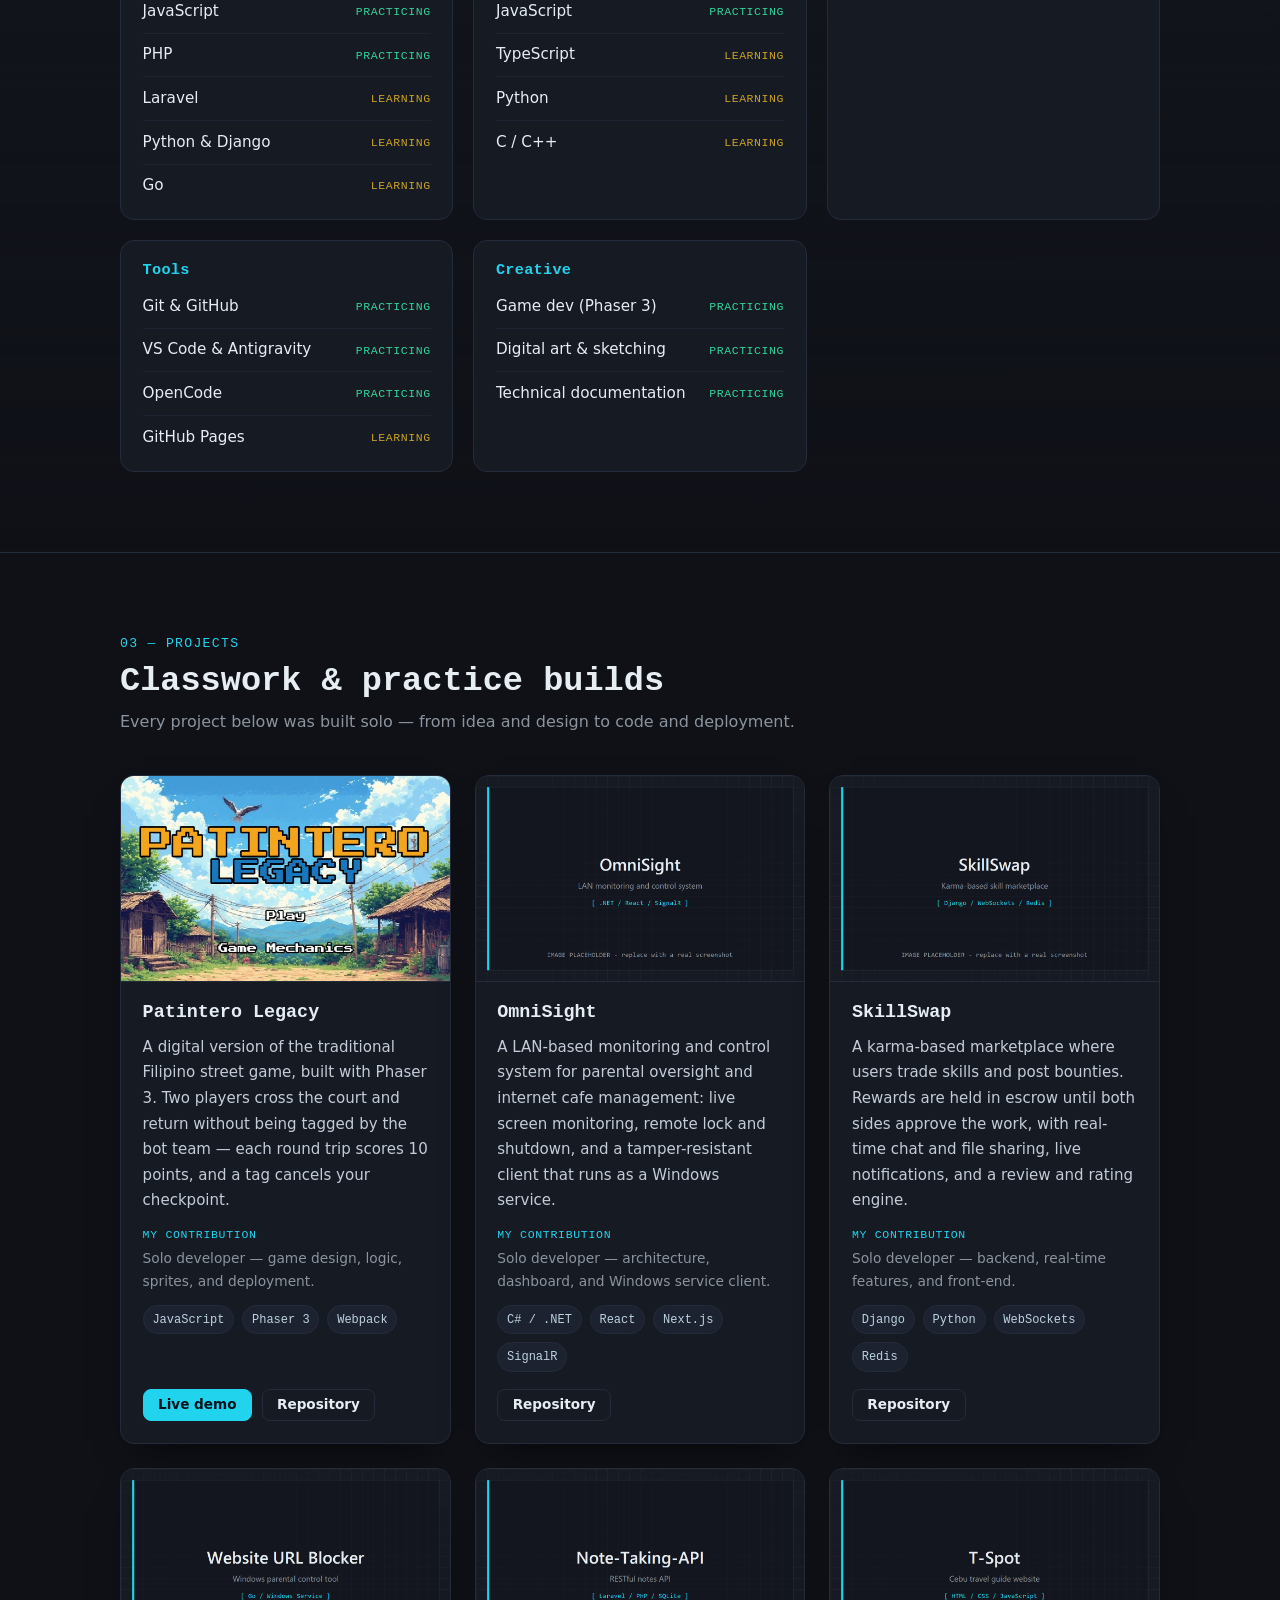
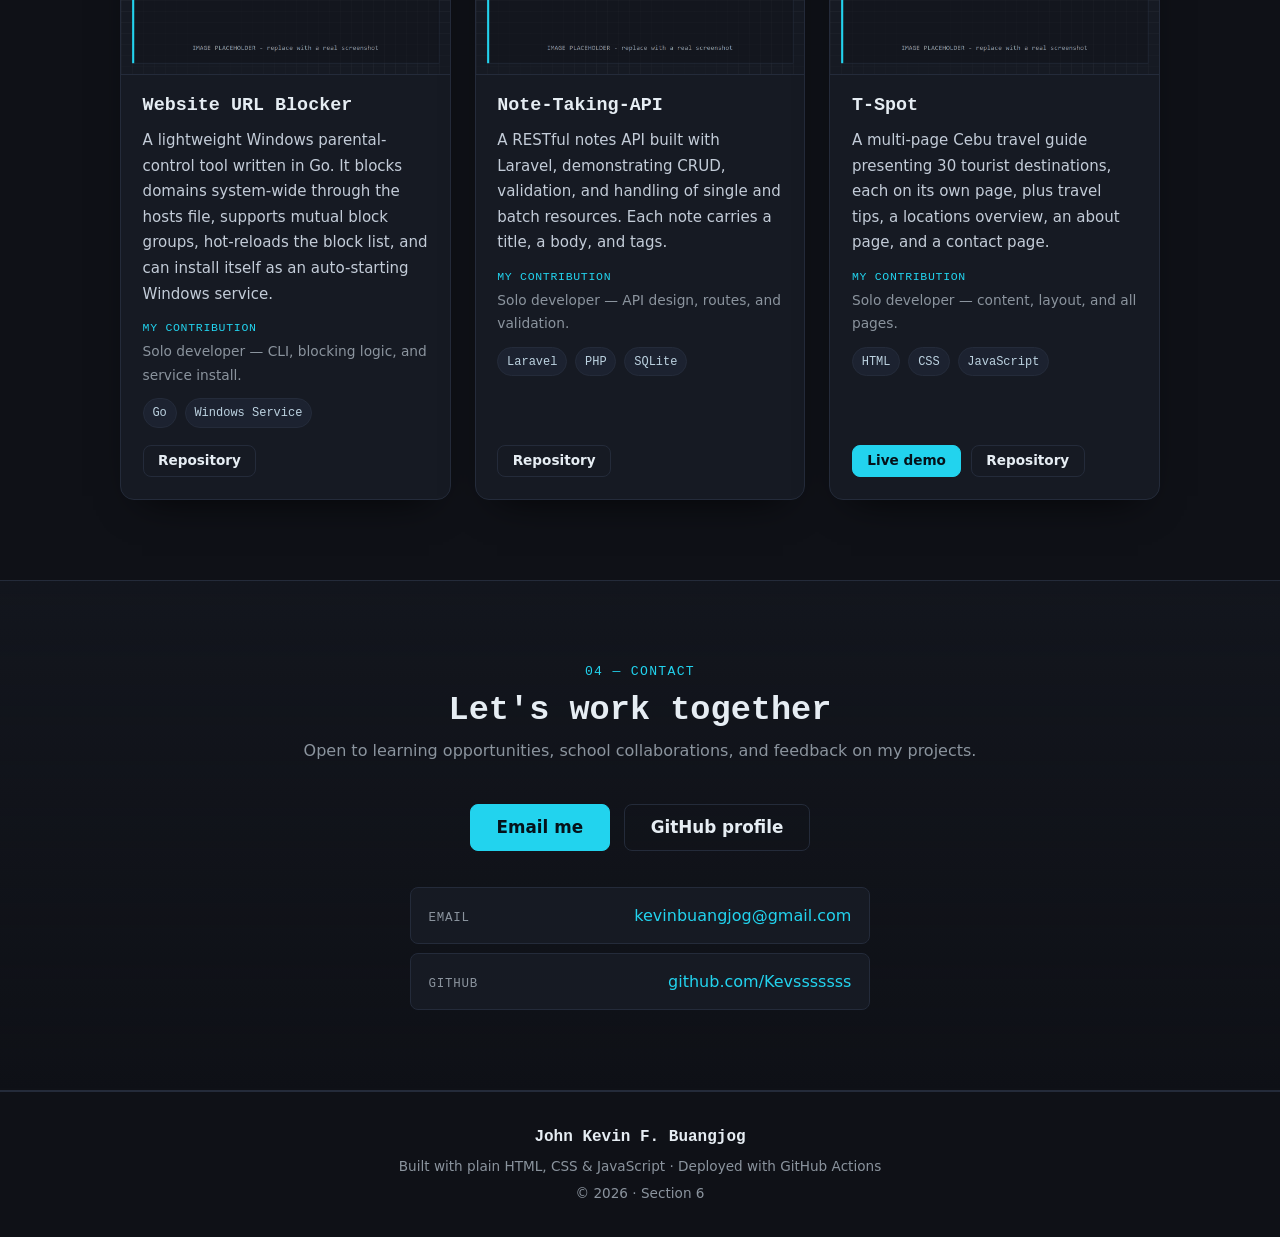
==== commit c190425d: "Add profile photo placeholder to hero" ====
--- a/index.html
+++ b/index.html
@@ -56,26 +56,35 @@
   <!-- ===================== HOME ===================== -->
   <section class="hero section" id="home" aria-labelledby="hero-title">
     <div class="wrap hero__inner">
-      <p class="eyebrow">Hello, I'm</p>
-      <h1 class="hero__title" id="hero-title">John Kevin F.&nbsp;Buangjog</h1>
-      <p class="hero__role">BSIT Student <span class="dot" aria-hidden="true">·</span> Web Developer in Training</p>
-      <p class="hero__intro">
-        A 4th-year BS Information Technology student learning web development — blending code with
-        digital art and design.
-      </p>
-
-      <ul class="tag-list hero__tags" aria-label="Areas of interest">
-        <li class="tag">PHP</li>
-        <li class="tag">Laravel</li>
-        <li class="tag">JavaScript</li>
-        <li class="tag">Django</li>
-        <li class="tag">Go</li>
-        <li class="tag">Digital Art</li>
-      </ul>
-
-      <div class="hero__actions">
-        <a class="btn btn--primary" href="#projects">View my projects</a>
-        <a class="btn btn--ghost" href="#contact">Get in touch</a>
+      <div class="hero__grid">
+        <div class="hero__copy">
+          <p class="eyebrow">Hello, I'm</p>
+          <h1 class="hero__title" id="hero-title">John Kevin F.&nbsp;Buangjog</h1>
+          <p class="hero__role">BSIT Student <span class="dot" aria-hidden="true">·</span> Web Developer in Training</p>
+          <p class="hero__intro">
+            A 4th-year BS Information Technology student learning web development — blending code with
+            digital art and design.
+          </p>
+
+          <ul class="tag-list hero__tags" aria-label="Areas of interest">
+            <li class="tag">PHP</li>
+            <li class="tag">Laravel</li>
+            <li class="tag">JavaScript</li>
+            <li class="tag">Django</li>
+            <li class="tag">Go</li>
+            <li class="tag">Digital Art</li>
+          </ul>
+
+          <div class="hero__actions">
+            <a class="btn btn--primary" href="#projects">View my projects</a>
+            <a class="btn btn--ghost" href="#contact">Get in touch</a>
+          </div>
+        </div>
+
+        <div class="hero__media">
+          <img class="avatar" src="images/profile.png" width="512" height="512"
+               loading="eager" alt="Portrait of John Kevin F. Buangjog">
+        </div>
       </div>
     </div>
   </section>
--- a/style.css
+++ b/style.css
@@ -168,7 +168,22 @@
 
 /* ---------- Hero ---------- */
 .hero { padding-top: 6rem; padding-bottom: 5rem; }
-.hero__inner { max-width: 760px; }
+.hero__inner { max-width: var(--maxw); }
+.hero__grid { display: grid; grid-template-columns: minmax(0, 1fr) auto; gap: 3rem; align-items: center; }
+.hero__copy { max-width: 760px; }
+
+.hero__media { justify-self: end; }
+.avatar {
+  width: clamp(150px, 22vw, 230px);
+  height: auto;
+  aspect-ratio: 1 / 1;
+  border-radius: 50%;
+  border: 2px solid var(--border);
+  background: var(--surface);
+  box-shadow: 0 0 0 8px rgba(34, 211, 238, 0.06), 0 22px 45px -24px rgba(0, 0, 0, 0.9);
+  object-fit: cover;
+}
+
 .eyebrow { font-family: var(--mono); color: var(--accent); font-size: 0.9rem; letter-spacing: 0.08em; text-transform: uppercase; margin-bottom: 0.75rem; }
 .hero__title { font-size: clamp(2.1rem, 6vw, 3.4rem); margin-bottom: 0.35rem; }
 .hero__role { font-family: var(--mono); color: var(--muted); font-size: clamp(0.95rem, 2.4vw, 1.15rem); margin-bottom: 1.25rem; }
@@ -295,6 +310,9 @@
   .site-nav__link { display: block; padding: 0.75rem 0.6rem; font-size: 1rem; }
 
   .hero { padding-top: 3.5rem; }
+  .hero__grid { grid-template-columns: 1fr; gap: 2rem; }
+  .hero__media { order: -1; justify-self: start; }
+  .avatar { width: clamp(130px, 38vw, 170px); }
   .hero__actions .btn { flex: 1 1 auto; text-align: center; }
 }
 
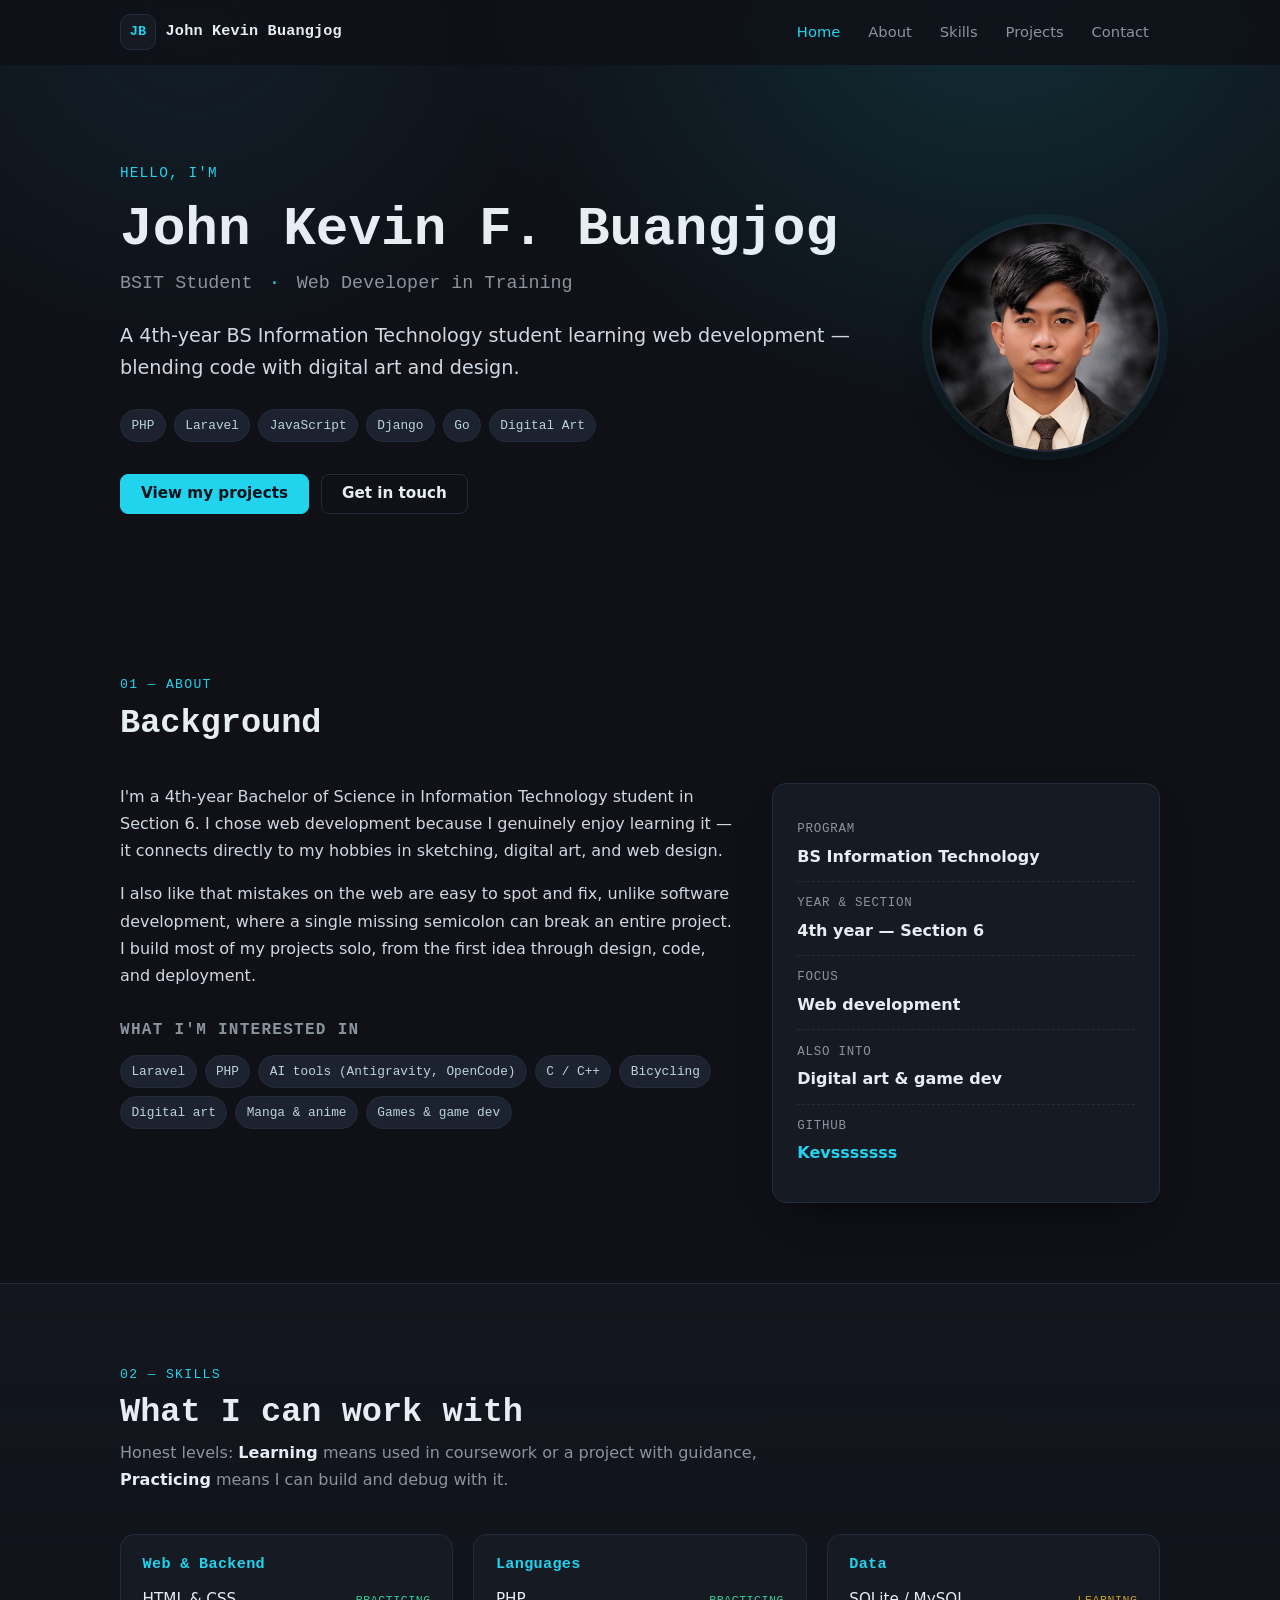
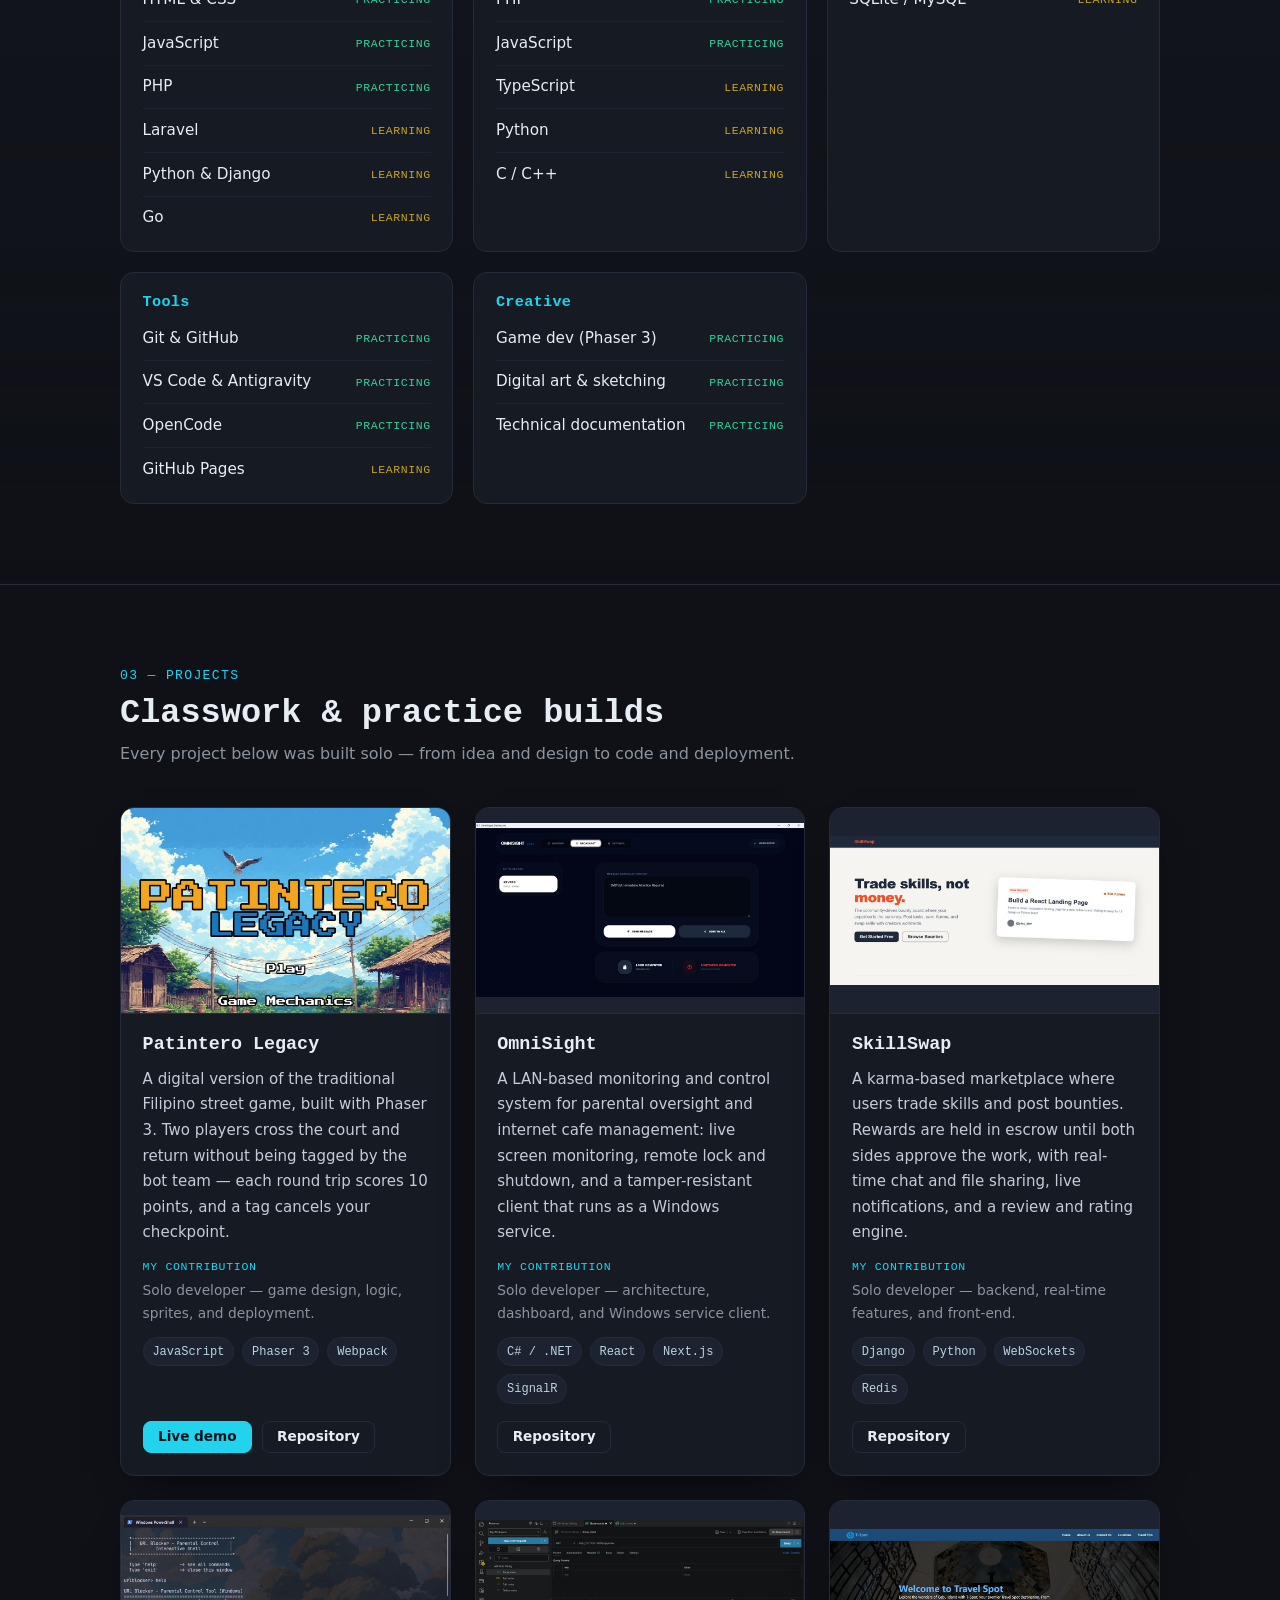
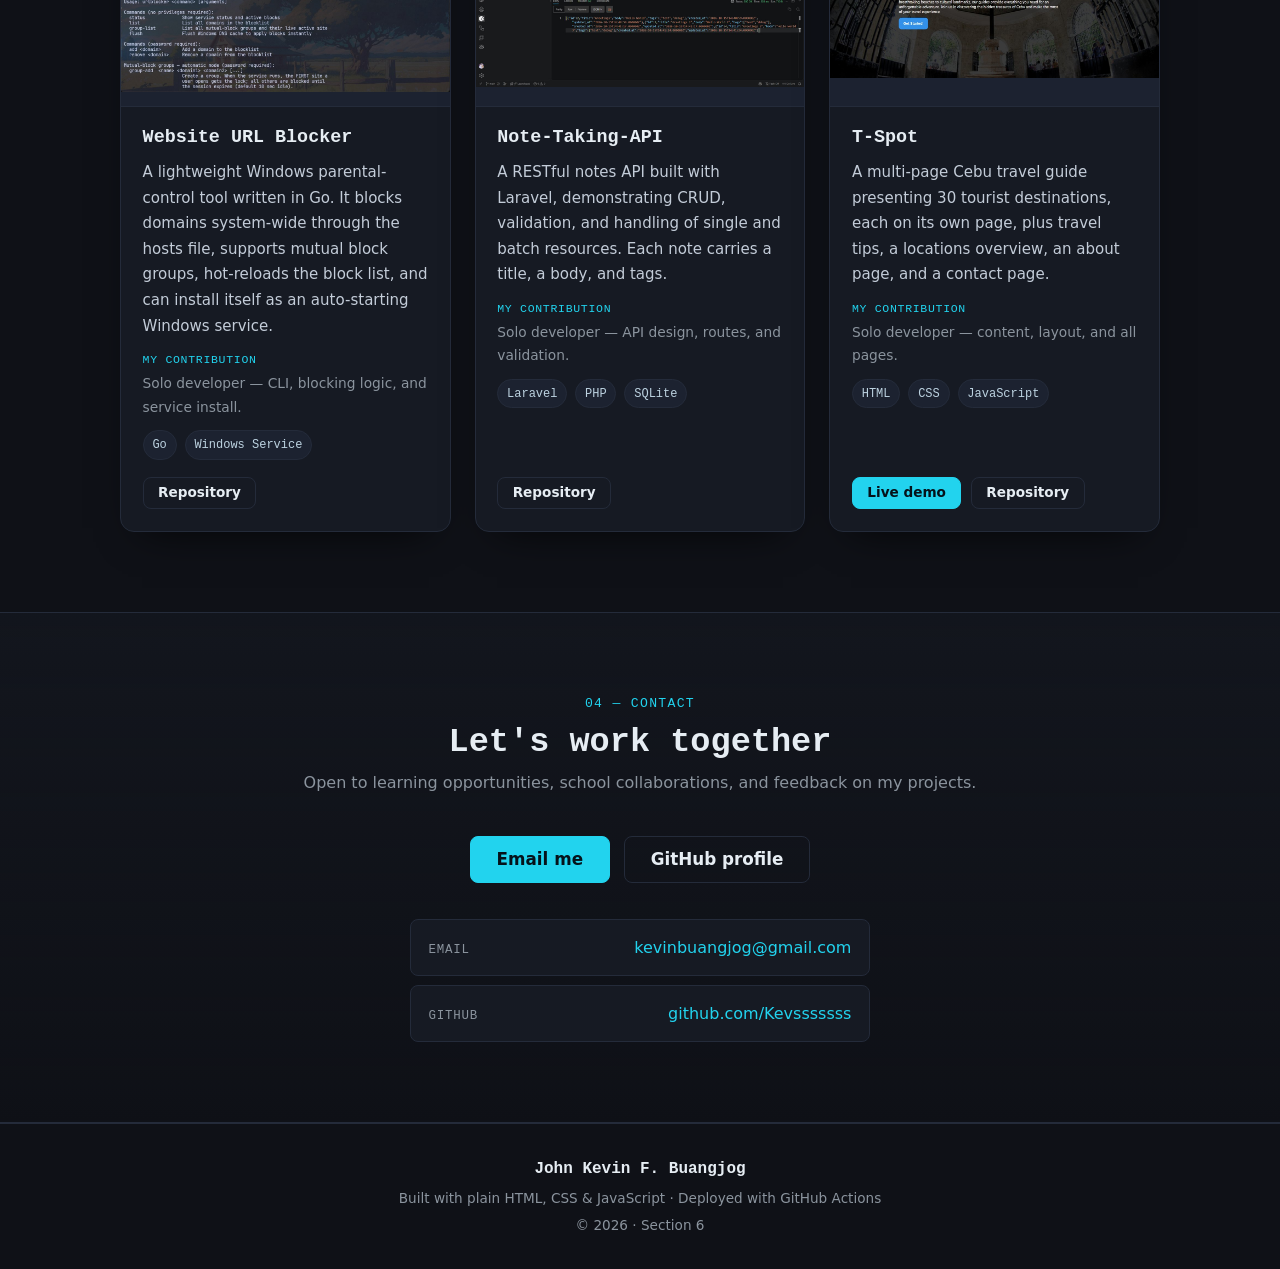
==== commit 2d69c44d: "Add real project screenshots and profile photo" ====
--- a/index.html
+++ b/index.html
@@ -82,7 +82,7 @@
         </div>
 
         <div class="hero__media">
-          <img class="avatar" src="images/profile.png" width="512" height="512"
+          <img class="avatar" src="images/profile.jpg" width="800" height="800"
                loading="eager" alt="Portrait of John Kevin F. Buangjog">
         </div>
       </div>
@@ -251,7 +251,7 @@
 
         <article class="card">
           <div class="card__media">
-            <img src="images/projects/omnisight.png" alt="Placeholder image for the OmniSight project" loading="lazy" width="1200" height="750">
+            <img src="images/projects/omnisight.jpg" alt="OmniSight admin dashboard monitoring connected client machines on the local network" loading="lazy" width="1200" height="636">
           </div>
           <div class="card__body">
             <h3 class="card__title">OmniSight</h3>
@@ -272,7 +272,7 @@
 
         <article class="card">
           <div class="card__media">
-            <img src="images/projects/skillswap.png" alt="Placeholder image for the SkillSwap project" loading="lazy" width="1200" height="750">
+            <img src="images/projects/skillswap.jpg" alt="SkillSwap dashboard showing the live trading floor of open skill bounties" loading="lazy" width="1200" height="546">
           </div>
           <div class="card__body">
             <h3 class="card__title">SkillSwap</h3>
@@ -293,7 +293,7 @@
 
         <article class="card">
           <div class="card__media">
-            <img src="images/projects/url-blocker.png" alt="Placeholder image for the Website URL Blocker project" loading="lazy" width="1200" height="750">
+            <img src="images/projects/url-blocker.jpg" alt="Website URL Blocker command shell listing its available commands" loading="lazy" width="1200" height="644">
           </div>
           <div class="card__body">
             <h3 class="card__title">Website URL Blocker</h3>
@@ -314,7 +314,7 @@
 
         <article class="card">
           <div class="card__media">
-            <img src="images/projects/note-taking-api.png" alt="Placeholder image for the Note-Taking-API project" loading="lazy" width="1200" height="750">
+            <img src="images/projects/note-taking-api.jpg" alt="Note-Taking-API returning a JSON list of notes after a GET request to the notes endpoint" loading="lazy" width="1200" height="608">
           </div>
           <div class="card__body">
             <h3 class="card__title">Note-Taking-API</h3>
@@ -334,7 +334,7 @@
 
         <article class="card">
           <div class="card__media">
-            <img src="images/projects/t-spot.png" alt="Placeholder image for the T-Spot travel guide project" loading="lazy" width="1200" height="750">
+            <img src="images/projects/t-spot.jpg" alt="T-Spot homepage presenting featured Cebu tourist destinations" loading="lazy" width="1200" height="543">
           </div>
           <div class="card__body">
             <h3 class="card__title">T-Spot</h3>
--- a/style.css
+++ b/style.css
@@ -189,7 +189,7 @@
 .hero__role { font-family: var(--mono); color: var(--muted); font-size: clamp(0.95rem, 2.4vw, 1.15rem); margin-bottom: 1.25rem; }
 .hero__role .dot { color: var(--accent); margin-inline: 0.35rem; }
 .hero__intro { font-size: clamp(1.02rem, 2.6vw, 1.2rem); color: #cfd8e3; max-width: 62ch; margin-bottom: 1.5rem; }
-.hero__tags { margin-bottom: 1.9rem; }
+.tag-list.hero__tags { margin-bottom: 2rem; }
 .hero__actions { display: flex; flex-wrap: wrap; gap: 0.75rem; }
 
 /* ---------- Tags ---------- */
@@ -251,8 +251,8 @@
   transition: transform 0.2s ease, border-color 0.2s ease;
 }
 .card:hover { transform: translateY(-4px); border-color: rgba(34, 211, 238, 0.5); }
-.card__media { aspect-ratio: 16 / 10; background: var(--surface-2); border-bottom: 1px solid var(--border); overflow: hidden; }
-.card__media img { width: 100%; height: 100%; object-fit: cover; }
+.card__media { aspect-ratio: 16 / 10; background: var(--surface-2); border-bottom: 1px solid var(--border); overflow: hidden; display: grid; place-items: center; }
+.card__media img { width: 100%; height: 100%; object-fit: contain; }
 .card__body { display: flex; flex-direction: column; gap: 0.7rem; padding: 1.25rem 1.35rem 1.4rem; flex: 1 1 auto; }
 .card__title { font-size: 1.15rem; margin: 0; }
 .card__text { color: #c3ccd8; font-size: 0.94rem; margin: 0; }
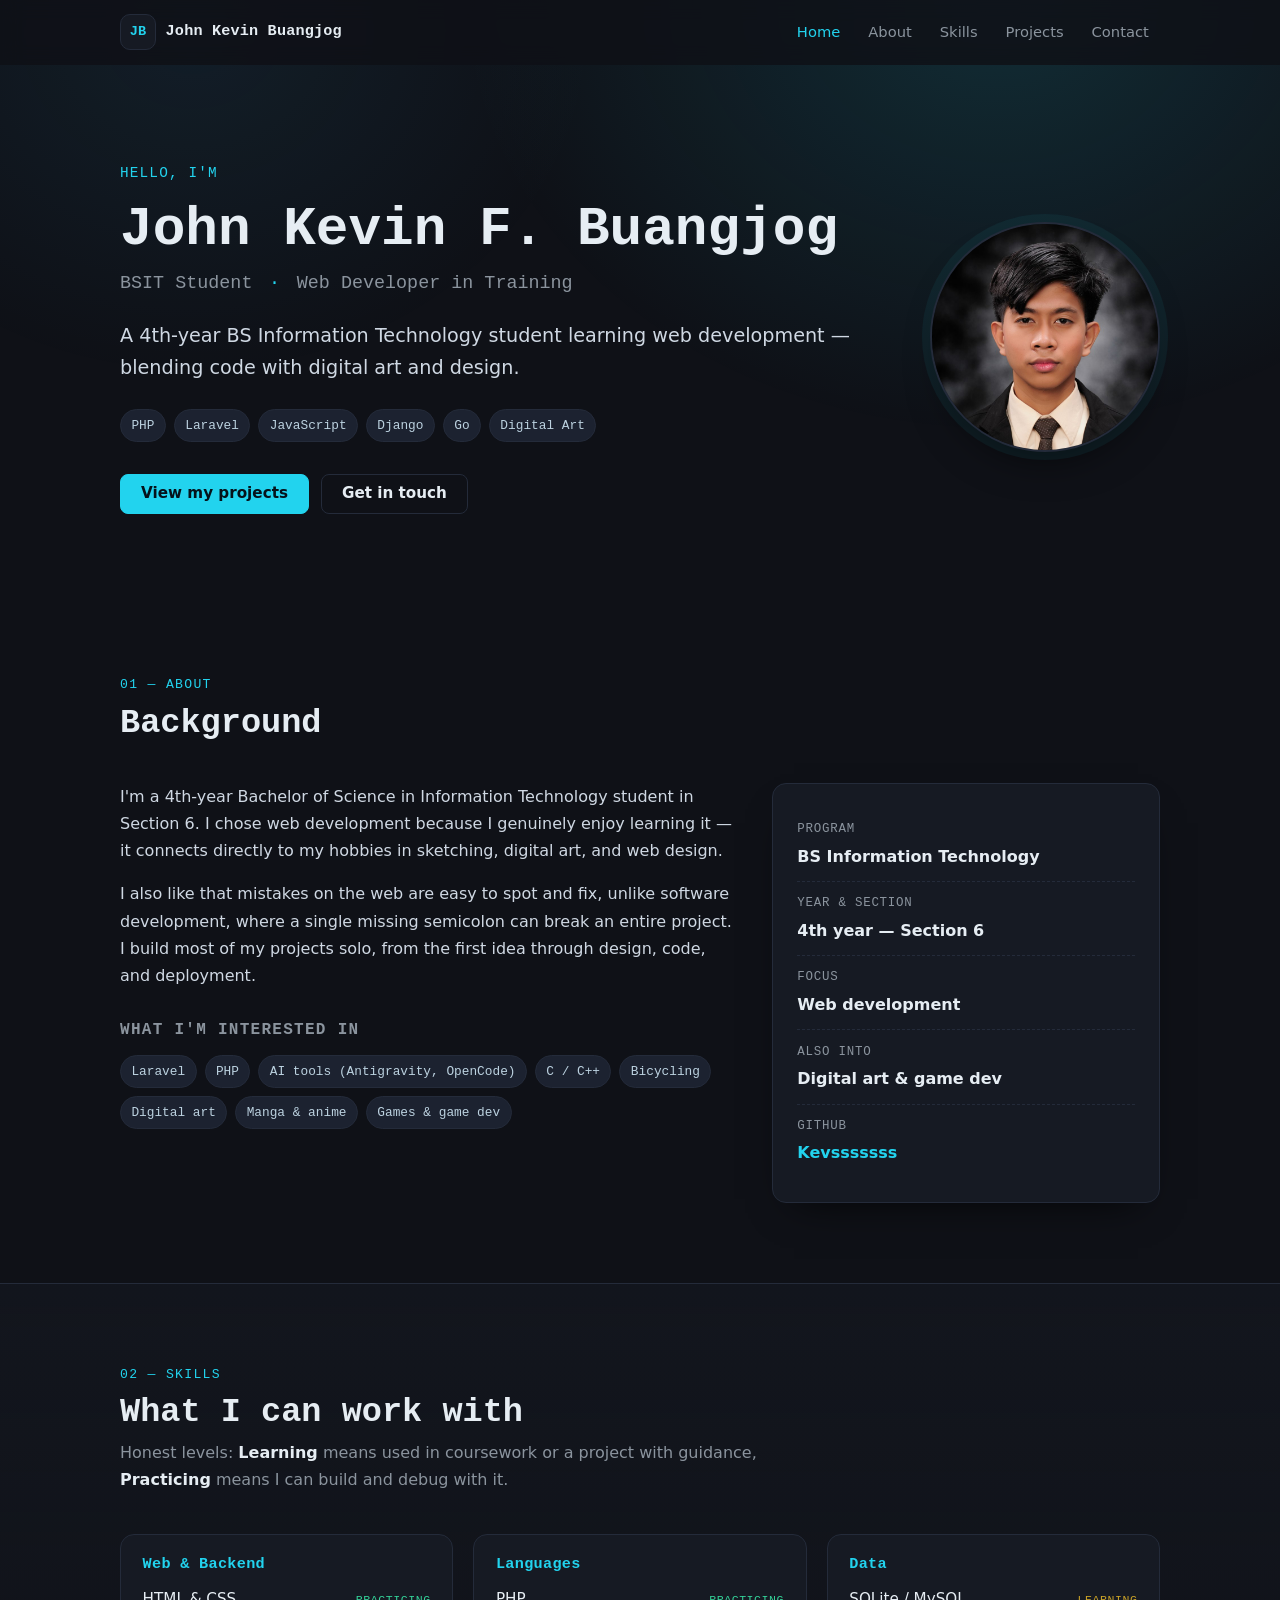
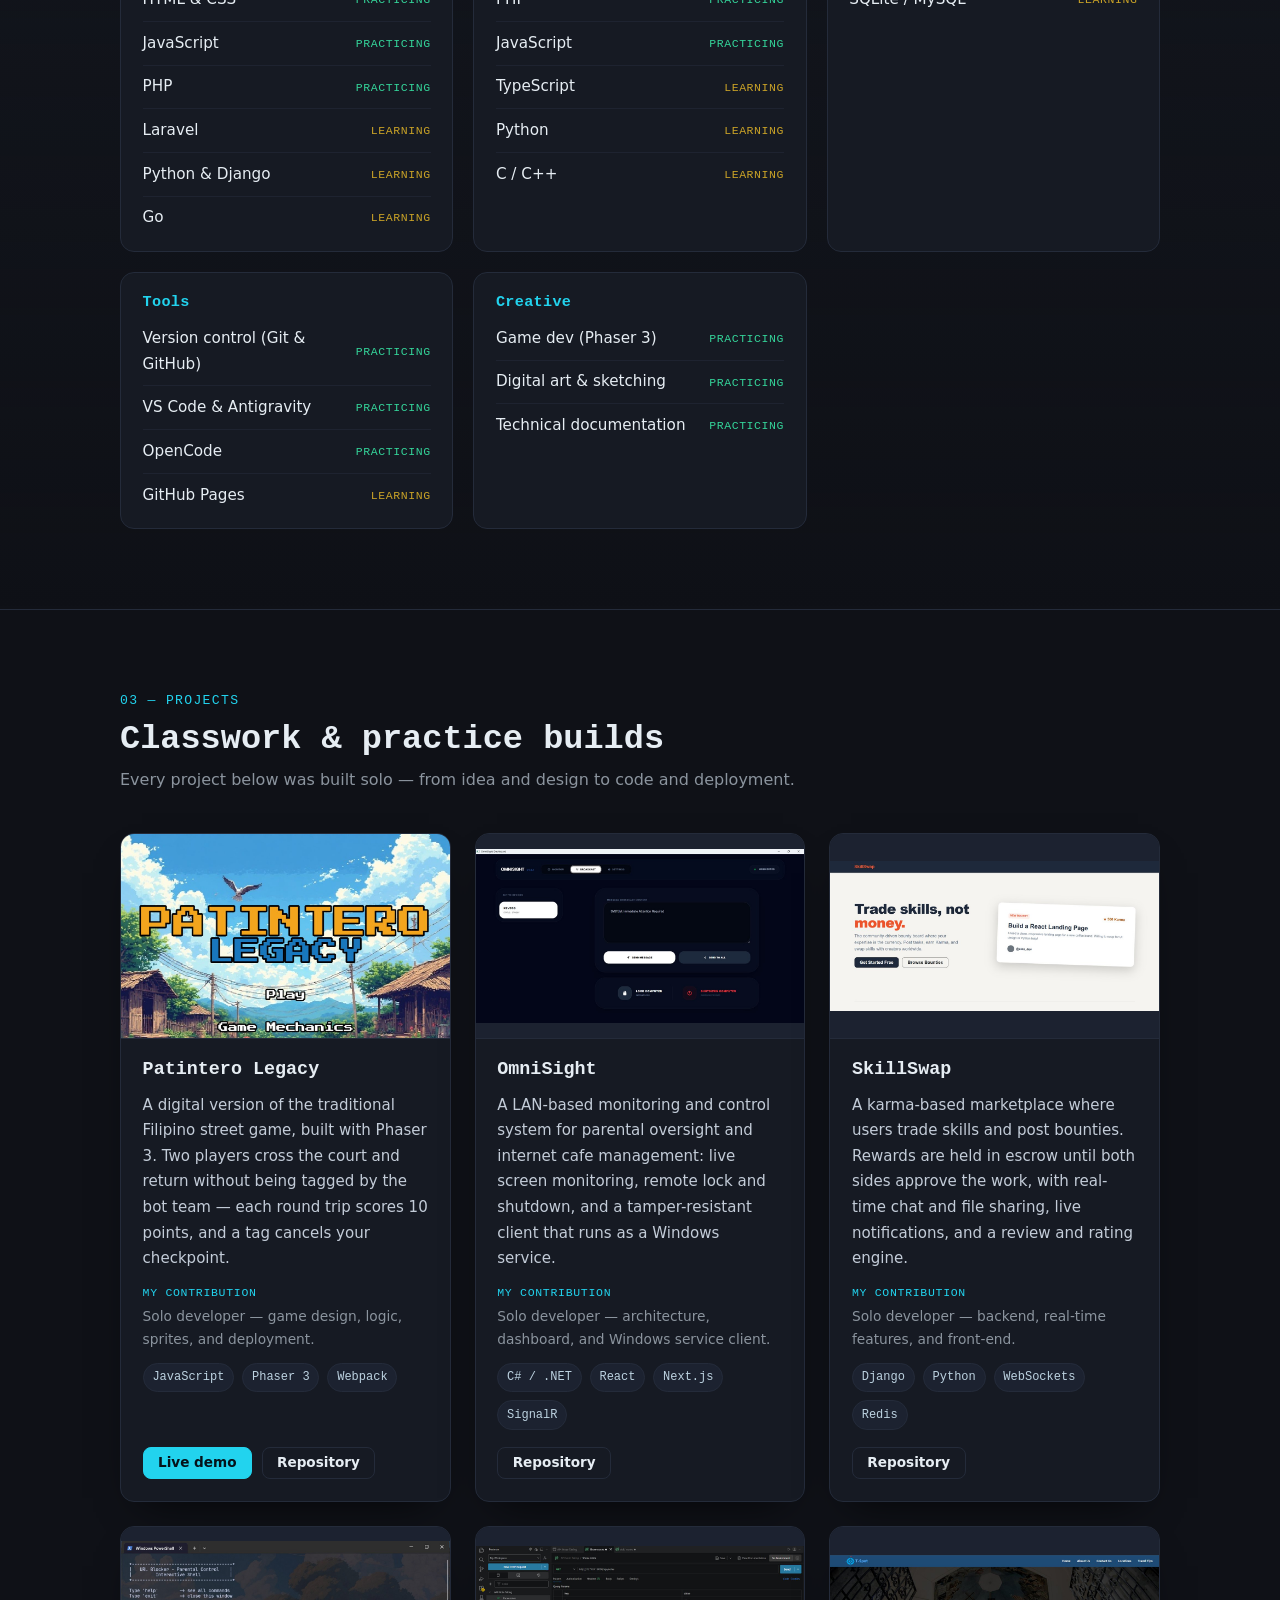
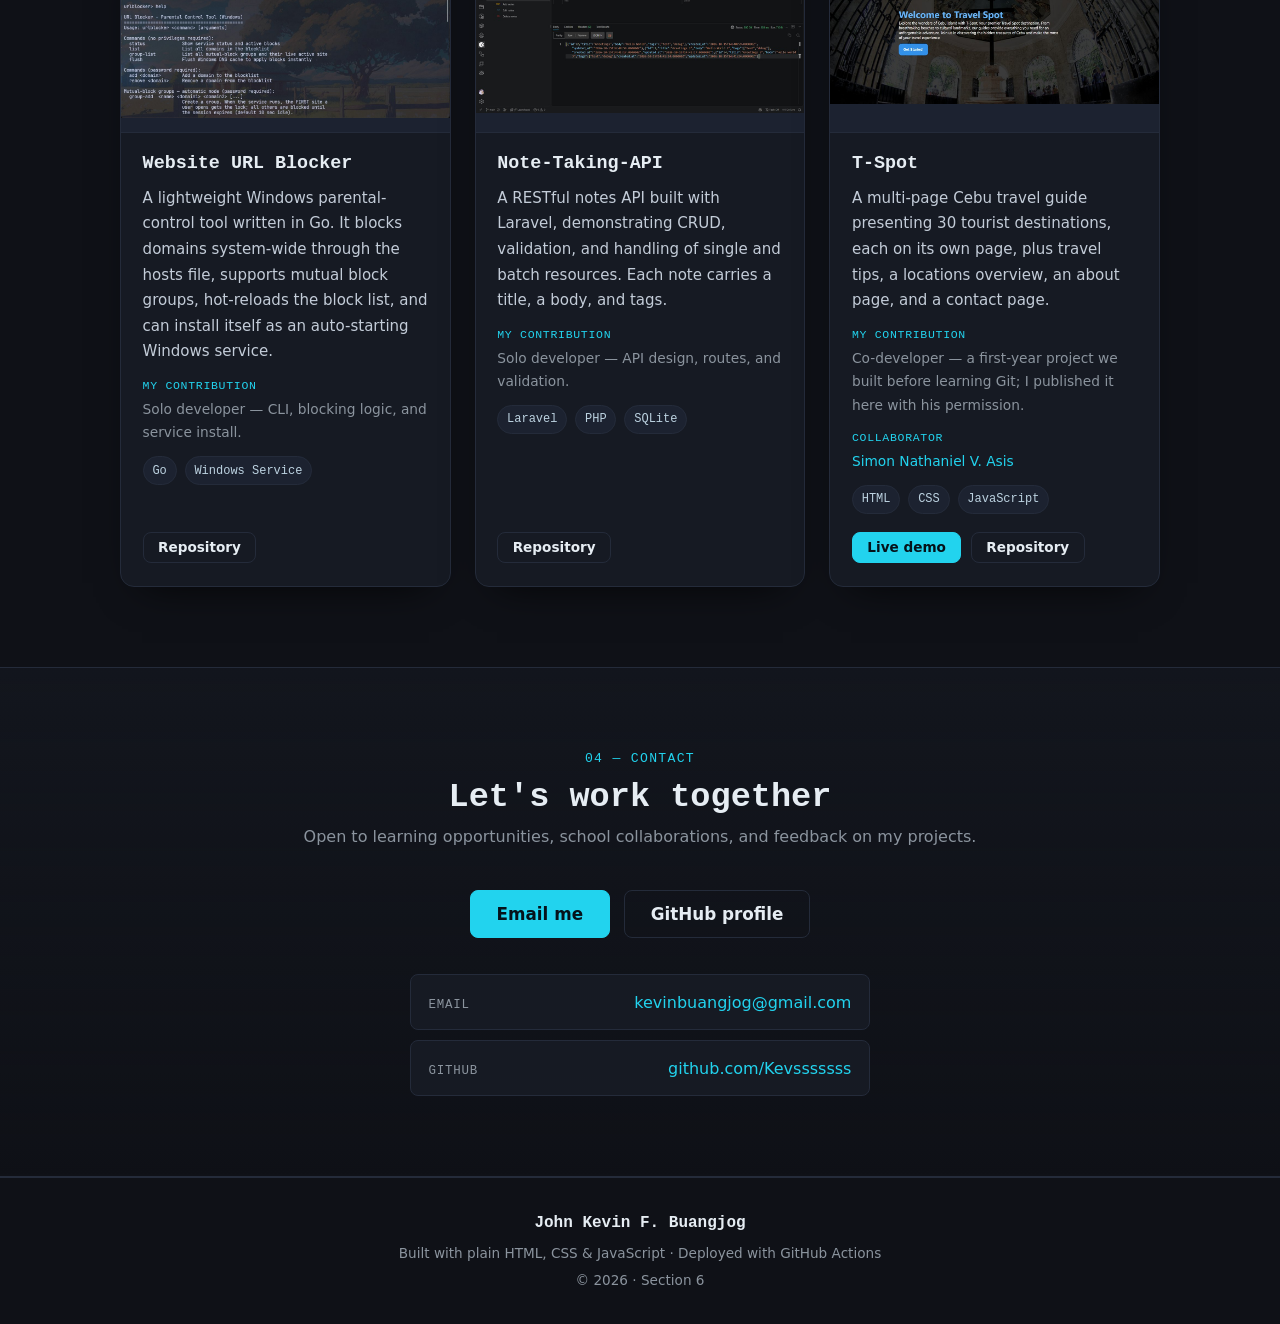
==== commit 4022d034: "Credit T-Spot co-developer; label version control skill" ====
--- a/index.html
+++ b/index.html
@@ -197,7 +197,7 @@
         <article class="skill-group">
           <h3 class="skill-group__title">Tools</h3>
           <ul class="skill-list">
-            <li class="skill" data-level="2"><span class="skill__name">Git &amp; GitHub</span><span class="skill__level">Practicing</span></li>
+            <li class="skill" data-level="2"><span class="skill__name">Version control (Git &amp; GitHub)</span><span class="skill__level">Practicing</span></li>
             <li class="skill" data-level="2"><span class="skill__name">VS Code &amp; Antigravity</span><span class="skill__level">Practicing</span></li>
             <li class="skill" data-level="2"><span class="skill__name">OpenCode</span><span class="skill__level">Practicing</span></li>
             <li class="skill" data-level="1"><span class="skill__name">GitHub Pages</span><span class="skill__level">Learning</span></li>
@@ -342,7 +342,8 @@
               A multi-page Cebu travel guide presenting 30 tourist destinations, each on its own page, plus
               travel tips, a locations overview, an about page, and a contact page.
             </p>
-            <p class="card__meta"><span class="card__meta-key">My contribution</span> Solo developer — content, layout, and all pages.</p>
+            <p class="card__meta"><span class="card__meta-key">My contribution</span> Co-developer — a first-year project we built before learning Git; I published it here with his permission.</p>
+            <p class="card__meta"><span class="card__meta-key">Collaborator</span> <a class="link" href="https://github.com/fifyreee" target="_blank" rel="noopener noreferrer">Simon Nathaniel V. Asis</a></p>
             <ul class="tag-list tag-list--sm" aria-label="Technologies used">
               <li class="tag">HTML</li><li class="tag">CSS</li><li class="tag">JavaScript</li>
             </ul>
